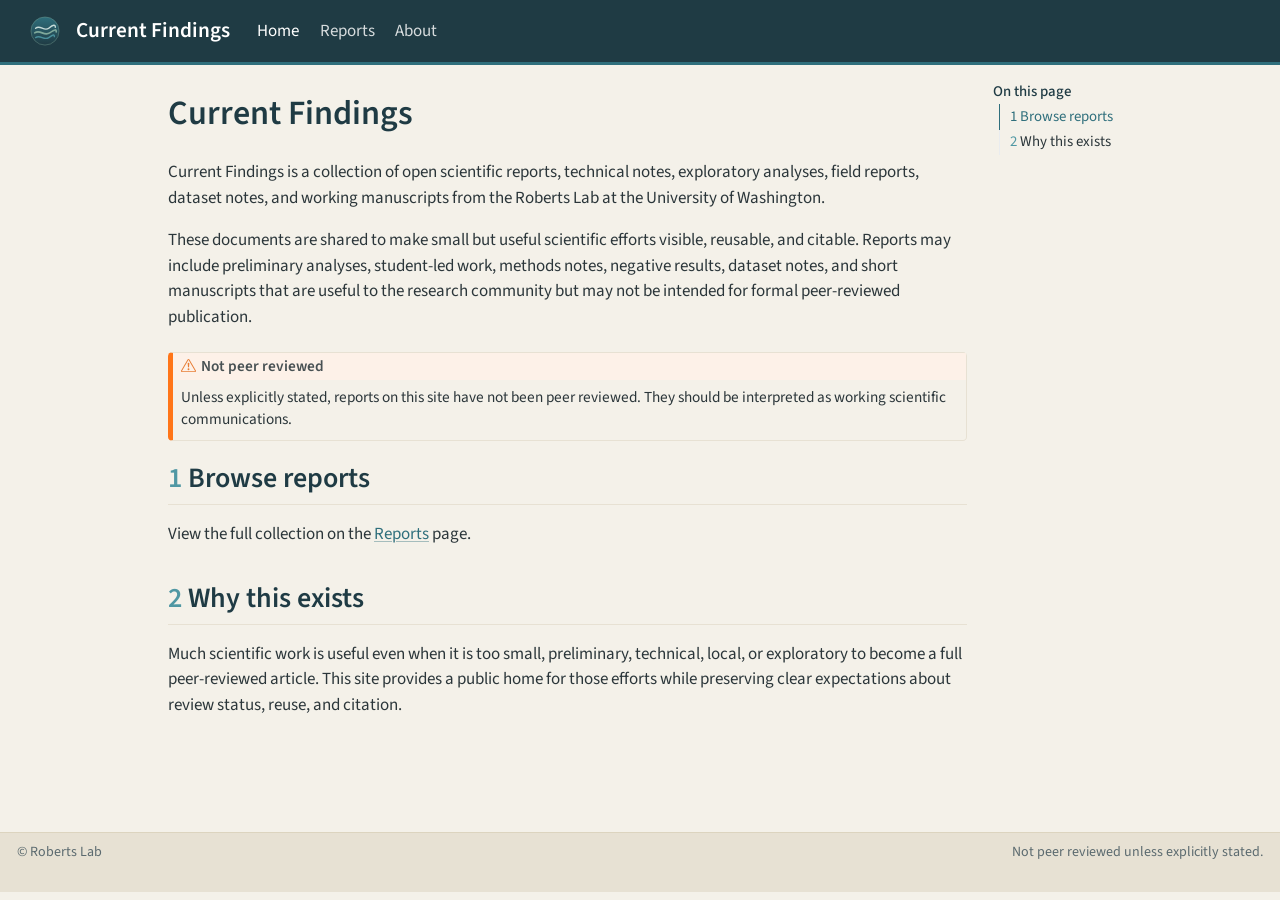
==== docs/index.html @ a59efcd8 "typo" ====
<!DOCTYPE html>
<html xmlns="http://www.w3.org/1999/xhtml" lang="en" xml:lang="en"><head>

<meta charset="utf-8">
<meta name="generator" content="quarto-1.7.33">

<meta name="viewport" content="width=device-width, initial-scale=1.0, user-scalable=yes">


<title>Current Findings</title>
<style>
code{white-space: pre-wrap;}
span.smallcaps{font-variant: small-caps;}
div.columns{display: flex; gap: min(4vw, 1.5em);}
div.column{flex: auto; overflow-x: auto;}
div.hanging-indent{margin-left: 1.5em; text-indent: -1.5em;}
ul.task-list{list-style: none;}
ul.task-list li input[type="checkbox"] {
  width: 0.8em;
  margin: 0 0.8em 0.2em -1em; /* quarto-specific, see https://github.com/quarto-dev/quarto-cli/issues/4556 */ 
  vertical-align: middle;
}
</style>


<script src="site_libs/quarto-nav/quarto-nav.js"></script>
<script src="site_libs/quarto-nav/headroom.min.js"></script>
<script src="site_libs/clipboard/clipboard.min.js"></script>
<script src="site_libs/quarto-search/autocomplete.umd.js"></script>
<script src="site_libs/quarto-search/fuse.min.js"></script>
<script src="site_libs/quarto-search/quarto-search.js"></script>
<meta name="quarto:offset" content="./">
<link href="./assets/logo.svg" rel="icon" type="image/svg+xml">
<script src="site_libs/quarto-html/quarto.js" type="module"></script>
<script src="site_libs/quarto-html/tabsets/tabsets.js" type="module"></script>
<script src="site_libs/quarto-html/popper.min.js"></script>
<script src="site_libs/quarto-html/tippy.umd.min.js"></script>
<script src="site_libs/quarto-html/anchor.min.js"></script>
<link href="site_libs/quarto-html/tippy.css" rel="stylesheet">
<link href="site_libs/quarto-html/quarto-syntax-highlighting-ea385d0e468b0dd5ea5bf0780b1290d9.css" rel="stylesheet" id="quarto-text-highlighting-styles">
<script src="site_libs/bootstrap/bootstrap.min.js"></script>
<link href="site_libs/bootstrap/bootstrap-icons.css" rel="stylesheet">
<link href="site_libs/bootstrap/bootstrap-c248ecf6e5b300499dd02358a40ea374.min.css" rel="stylesheet" append-hash="true" id="quarto-bootstrap" data-mode="light">
<script id="quarto-search-options" type="application/json">{
  "location": "navbar",
  "copy-button": false,
  "collapse-after": 3,
  "panel-placement": "end",
  "type": "overlay",
  "limit": 50,
  "keyboard-shortcut": [
    "f",
    "/",
    "s"
  ],
  "show-item-context": false,
  "language": {
    "search-no-results-text": "No results",
    "search-matching-documents-text": "matching documents",
    "search-copy-link-title": "Copy link to search",
    "search-hide-matches-text": "Hide additional matches",
    "search-more-match-text": "more match in this document",
    "search-more-matches-text": "more matches in this document",
    "search-clear-button-title": "Clear",
    "search-text-placeholder": "",
    "search-detached-cancel-button-title": "Cancel",
    "search-submit-button-title": "Submit",
    "search-label": "Search"
  }
}</script>


</head>

<body class="nav-fixed quarto-light">

<div id="quarto-search-results"></div>
  <header id="quarto-header" class="headroom fixed-top">
    <nav class="navbar navbar-expand-lg " data-bs-theme="dark">
      <div class="navbar-container container-fluid">
      <div class="navbar-brand-container mx-auto">
    <a href="./index.html" class="navbar-brand navbar-brand-logo">
    <img src="./assets/logo.svg" alt="Current Findings logo" class="navbar-logo">
    </a>
    <a class="navbar-brand" href="./index.html">
    <span class="navbar-title">Current Findings</span>
    </a>
  </div>
            <div id="quarto-search" class="" title="Search"></div>
          <button class="navbar-toggler" type="button" data-bs-toggle="collapse" data-bs-target="#navbarCollapse" aria-controls="navbarCollapse" role="menu" aria-expanded="false" aria-label="Toggle navigation" onclick="if (window.quartoToggleHeadroom) { window.quartoToggleHeadroom(); }">
  <span class="navbar-toggler-icon"></span>
</button>
          <div class="collapse navbar-collapse" id="navbarCollapse">
            <ul class="navbar-nav navbar-nav-scroll me-auto">
  <li class="nav-item">
    <a class="nav-link active" href="./index.html" aria-current="page"> 
<span class="menu-text">Home</span></a>
  </li>  
  <li class="nav-item">
    <a class="nav-link" href="./reports.html"> 
<span class="menu-text">Reports</span></a>
  </li>  
  <li class="nav-item">
    <a class="nav-link" href="./about.html"> 
<span class="menu-text">About</span></a>
  </li>  
</ul>
            <ul class="navbar-nav navbar-nav-scroll ms-auto">
  <li class="nav-item compact">
    <a class="nav-link" href="https://github.com/RobertsLab/current-findings"> <i class="bi bi-github" role="img">
</i> 
<span class="menu-text"></span></a>
  </li>  
</ul>
          </div> <!-- /navcollapse -->
            <div class="quarto-navbar-tools">
</div>
      </div> <!-- /container-fluid -->
    </nav>
</header>
<!-- content -->
<div id="quarto-content" class="quarto-container page-columns page-rows-contents page-layout-article page-navbar">
<!-- sidebar -->
<!-- margin-sidebar -->
    <div id="quarto-margin-sidebar" class="sidebar margin-sidebar">
        <nav id="TOC" role="doc-toc" class="toc-active">
    <h2 id="toc-title">On this page</h2>
   
  <ul>
  <li><a href="#browse-reports" id="toc-browse-reports" class="nav-link active" data-scroll-target="#browse-reports"><span class="header-section-number">1</span> Browse reports</a></li>
  <li><a href="#why-this-exists" id="toc-why-this-exists" class="nav-link" data-scroll-target="#why-this-exists"><span class="header-section-number">2</span> Why this exists</a></li>
  </ul>
</nav>
    </div>
<!-- main -->
<main class="content" id="quarto-document-content">

<header id="title-block-header" class="quarto-title-block default">
<div class="quarto-title">
<h1 class="title">Current Findings</h1>
</div>



<div class="quarto-title-meta">

    
  
    
  </div>
  


</header>


<p>Current Findings is a collection of open scientific reports, technical notes, exploratory analyses, field reports, dataset notes, and working manuscripts from the Roberts Lab at the University of Washington.</p>
<p>These documents are shared to make small but useful scientific efforts visible, reusable, and citable. Reports may include preliminary analyses, student-led work, methods notes, negative results, dataset notes, and short manuscripts that are useful to the research community but may not be intended for formal peer-reviewed publication.</p>
<div class="callout callout-style-default callout-warning callout-titled">
<div class="callout-header d-flex align-content-center">
<div class="callout-icon-container">
<i class="callout-icon"></i>
</div>
<div class="callout-title-container flex-fill">
Not peer reviewed
</div>
</div>
<div class="callout-body-container callout-body">
<p>Unless explicitly stated, reports on this site have not been peer reviewed. They should be interpreted as working scientific communications.</p>
</div>
</div>
<section id="browse-reports" class="level2" data-number="1">
<h2 data-number="1" class="anchored" data-anchor-id="browse-reports"><span class="header-section-number">1</span> Browse reports</h2>
<p>View the full collection on the <a href="./reports.html">Reports</a> page.</p>
</section>
<section id="why-this-exists" class="level2" data-number="2">
<h2 data-number="2" class="anchored" data-anchor-id="why-this-exists"><span class="header-section-number">2</span> Why this exists</h2>
<p>Much scientific work is useful even when it is too small, preliminary, technical, local, or exploratory to become a full peer-reviewed article. This site provides a public home for those efforts while preserving clear expectations about review status, reuse, and citation.</p>


</section>

</main> <!-- /main -->
<script id="quarto-html-after-body" type="application/javascript">
  window.document.addEventListener("DOMContentLoaded", function (event) {
    const icon = "";
    const anchorJS = new window.AnchorJS();
    anchorJS.options = {
      placement: 'right',
      icon: icon
    };
    anchorJS.add('.anchored');
    const isCodeAnnotation = (el) => {
      for (const clz of el.classList) {
        if (clz.startsWith('code-annotation-')) {                     
          return true;
        }
      }
      return false;
    }
    const onCopySuccess = function(e) {
      // button target
      const button = e.trigger;
      // don't keep focus
      button.blur();
      // flash "checked"
      button.classList.add('code-copy-button-checked');
      var currentTitle = button.getAttribute("title");
      button.setAttribute("title", "Copied!");
      let tooltip;
      if (window.bootstrap) {
        button.setAttribute("data-bs-toggle", "tooltip");
        button.setAttribute("data-bs-placement", "left");
        button.setAttribute("data-bs-title", "Copied!");
        tooltip = new bootstrap.Tooltip(button, 
          { trigger: "manual", 
            customClass: "code-copy-button-tooltip",
            offset: [0, -8]});
        tooltip.show();    
      }
      setTimeout(function() {
        if (tooltip) {
          tooltip.hide();
          button.removeAttribute("data-bs-title");
          button.removeAttribute("data-bs-toggle");
          button.removeAttribute("data-bs-placement");
        }
        button.setAttribute("title", currentTitle);
        button.classList.remove('code-copy-button-checked');
      }, 1000);
      // clear code selection
      e.clearSelection();
    }
    const getTextToCopy = function(trigger) {
        const codeEl = trigger.previousElementSibling.cloneNode(true);
        for (const childEl of codeEl.children) {
          if (isCodeAnnotation(childEl)) {
            childEl.remove();
          }
        }
        return codeEl.innerText;
    }
    const clipboard = new window.ClipboardJS('.code-copy-button:not([data-in-quarto-modal])', {
      text: getTextToCopy
    });
    clipboard.on('success', onCopySuccess);
    if (window.document.getElementById('quarto-embedded-source-code-modal')) {
      const clipboardModal = new window.ClipboardJS('.code-copy-button[data-in-quarto-modal]', {
        text: getTextToCopy,
        container: window.document.getElementById('quarto-embedded-source-code-modal')
      });
      clipboardModal.on('success', onCopySuccess);
    }
      var localhostRegex = new RegExp(/^(?:http|https):\/\/localhost\:?[0-9]*\//);
      var mailtoRegex = new RegExp(/^mailto:/);
        var filterRegex = new RegExp("https:\/\/robertslab\.github\.io\/current-findings\/");
      var isInternal = (href) => {
          return filterRegex.test(href) || localhostRegex.test(href) || mailtoRegex.test(href);
      }
      // Inspect non-navigation links and adorn them if external
     var links = window.document.querySelectorAll('a[href]:not(.nav-link):not(.navbar-brand):not(.toc-action):not(.sidebar-link):not(.sidebar-item-toggle):not(.pagination-link):not(.no-external):not([aria-hidden]):not(.dropdown-item):not(.quarto-navigation-tool):not(.about-link)');
      for (var i=0; i<links.length; i++) {
        const link = links[i];
        if (!isInternal(link.href)) {
          // undo the damage that might have been done by quarto-nav.js in the case of
          // links that we want to consider external
          if (link.dataset.originalHref !== undefined) {
            link.href = link.dataset.originalHref;
          }
        }
      }
    function tippyHover(el, contentFn, onTriggerFn, onUntriggerFn) {
      const config = {
        allowHTML: true,
        maxWidth: 500,
        delay: 100,
        arrow: false,
        appendTo: function(el) {
            return el.parentElement;
        },
        interactive: true,
        interactiveBorder: 10,
        theme: 'quarto',
        placement: 'bottom-start',
      };
      if (contentFn) {
        config.content = contentFn;
      }
      if (onTriggerFn) {
        config.onTrigger = onTriggerFn;
      }
      if (onUntriggerFn) {
        config.onUntrigger = onUntriggerFn;
      }
      window.tippy(el, config); 
    }
    const noterefs = window.document.querySelectorAll('a[role="doc-noteref"]');
    for (var i=0; i<noterefs.length; i++) {
      const ref = noterefs[i];
      tippyHover(ref, function() {
        // use id or data attribute instead here
        let href = ref.getAttribute('data-footnote-href') || ref.getAttribute('href');
        try { href = new URL(href).hash; } catch {}
        const id = href.replace(/^#\/?/, "");
        const note = window.document.getElementById(id);
        if (note) {
          return note.innerHTML;
        } else {
          return "";
        }
      });
    }
    const xrefs = window.document.querySelectorAll('a.quarto-xref');
    const processXRef = (id, note) => {
      // Strip column container classes
      const stripColumnClz = (el) => {
        el.classList.remove("page-full", "page-columns");
        if (el.children) {
          for (const child of el.children) {
            stripColumnClz(child);
          }
        }
      }
      stripColumnClz(note)
      if (id === null || id.startsWith('sec-')) {
        // Special case sections, only their first couple elements
        const container = document.createElement("div");
        if (note.children && note.children.length > 2) {
          container.appendChild(note.children[0].cloneNode(true));
          for (let i = 1; i < note.children.length; i++) {
            const child = note.children[i];
            if (child.tagName === "P" && child.innerText === "") {
              continue;
            } else {
              container.appendChild(child.cloneNode(true));
              break;
            }
          }
          if (window.Quarto?.typesetMath) {
            window.Quarto.typesetMath(container);
          }
          return container.innerHTML
        } else {
          if (window.Quarto?.typesetMath) {
            window.Quarto.typesetMath(note);
          }
          return note.innerHTML;
        }
      } else {
        // Remove any anchor links if they are present
        const anchorLink = note.querySelector('a.anchorjs-link');
        if (anchorLink) {
          anchorLink.remove();
        }
        if (window.Quarto?.typesetMath) {
          window.Quarto.typesetMath(note);
        }
        if (note.classList.contains("callout")) {
          return note.outerHTML;
        } else {
          return note.innerHTML;
        }
      }
    }
    for (var i=0; i<xrefs.length; i++) {
      const xref = xrefs[i];
      tippyHover(xref, undefined, function(instance) {
        instance.disable();
        let url = xref.getAttribute('href');
        let hash = undefined; 
        if (url.startsWith('#')) {
          hash = url;
        } else {
          try { hash = new URL(url).hash; } catch {}
        }
        if (hash) {
          const id = hash.replace(/^#\/?/, "");
          const note = window.document.getElementById(id);
          if (note !== null) {
            try {
              const html = processXRef(id, note.cloneNode(true));
              instance.setContent(html);
            } finally {
              instance.enable();
              instance.show();
            }
          } else {
            // See if we can fetch this
            fetch(url.split('#')[0])
            .then(res => res.text())
            .then(html => {
              const parser = new DOMParser();
              const htmlDoc = parser.parseFromString(html, "text/html");
              const note = htmlDoc.getElementById(id);
              if (note !== null) {
                const html = processXRef(id, note);
                instance.setContent(html);
              } 
            }).finally(() => {
              instance.enable();
              instance.show();
            });
          }
        } else {
          // See if we can fetch a full url (with no hash to target)
          // This is a special case and we should probably do some content thinning / targeting
          fetch(url)
          .then(res => res.text())
          .then(html => {
            const parser = new DOMParser();
            const htmlDoc = parser.parseFromString(html, "text/html");
            const note = htmlDoc.querySelector('main.content');
            if (note !== null) {
              // This should only happen for chapter cross references
              // (since there is no id in the URL)
              // remove the first header
              if (note.children.length > 0 && note.children[0].tagName === "HEADER") {
                note.children[0].remove();
              }
              const html = processXRef(null, note);
              instance.setContent(html);
            } 
          }).finally(() => {
            instance.enable();
            instance.show();
          });
        }
      }, function(instance) {
      });
    }
        let selectedAnnoteEl;
        const selectorForAnnotation = ( cell, annotation) => {
          let cellAttr = 'data-code-cell="' + cell + '"';
          let lineAttr = 'data-code-annotation="' +  annotation + '"';
          const selector = 'span[' + cellAttr + '][' + lineAttr + ']';
          return selector;
        }
        const selectCodeLines = (annoteEl) => {
          const doc = window.document;
          const targetCell = annoteEl.getAttribute("data-target-cell");
          const targetAnnotation = annoteEl.getAttribute("data-target-annotation");
          const annoteSpan = window.document.querySelector(selectorForAnnotation(targetCell, targetAnnotation));
          const lines = annoteSpan.getAttribute("data-code-lines").split(",");
          const lineIds = lines.map((line) => {
            return targetCell + "-" + line;
          })
          let top = null;
          let height = null;
          let parent = null;
          if (lineIds.length > 0) {
              //compute the position of the single el (top and bottom and make a div)
              const el = window.document.getElementById(lineIds[0]);
              top = el.offsetTop;
              height = el.offsetHeight;
              parent = el.parentElement.parentElement;
            if (lineIds.length > 1) {
              const lastEl = window.document.getElementById(lineIds[lineIds.length - 1]);
              const bottom = lastEl.offsetTop + lastEl.offsetHeight;
              height = bottom - top;
            }
            if (top !== null && height !== null && parent !== null) {
              // cook up a div (if necessary) and position it 
              let div = window.document.getElementById("code-annotation-line-highlight");
              if (div === null) {
                div = window.document.createElement("div");
                div.setAttribute("id", "code-annotation-line-highlight");
                div.style.position = 'absolute';
                parent.appendChild(div);
              }
              div.style.top = top - 2 + "px";
              div.style.height = height + 4 + "px";
              div.style.left = 0;
              let gutterDiv = window.document.getElementById("code-annotation-line-highlight-gutter");
              if (gutterDiv === null) {
                gutterDiv = window.document.createElement("div");
                gutterDiv.setAttribute("id", "code-annotation-line-highlight-gutter");
                gutterDiv.style.position = 'absolute';
                const codeCell = window.document.getElementById(targetCell);
                const gutter = codeCell.querySelector('.code-annotation-gutter');
                gutter.appendChild(gutterDiv);
              }
              gutterDiv.style.top = top - 2 + "px";
              gutterDiv.style.height = height + 4 + "px";
            }
            selectedAnnoteEl = annoteEl;
          }
        };
        const unselectCodeLines = () => {
          const elementsIds = ["code-annotation-line-highlight", "code-annotation-line-highlight-gutter"];
          elementsIds.forEach((elId) => {
            const div = window.document.getElementById(elId);
            if (div) {
              div.remove();
            }
          });
          selectedAnnoteEl = undefined;
        };
          // Handle positioning of the toggle
      window.addEventListener(
        "resize",
        throttle(() => {
          elRect = undefined;
          if (selectedAnnoteEl) {
            selectCodeLines(selectedAnnoteEl);
          }
        }, 10)
      );
      function throttle(fn, ms) {
      let throttle = false;
      let timer;
        return (...args) => {
          if(!throttle) { // first call gets through
              fn.apply(this, args);
              throttle = true;
          } else { // all the others get throttled
              if(timer) clearTimeout(timer); // cancel #2
              timer = setTimeout(() => {
                fn.apply(this, args);
                timer = throttle = false;
              }, ms);
          }
        };
      }
        // Attach click handler to the DT
        const annoteDls = window.document.querySelectorAll('dt[data-target-cell]');
        for (const annoteDlNode of annoteDls) {
          annoteDlNode.addEventListener('click', (event) => {
            const clickedEl = event.target;
            if (clickedEl !== selectedAnnoteEl) {
              unselectCodeLines();
              const activeEl = window.document.querySelector('dt[data-target-cell].code-annotation-active');
              if (activeEl) {
                activeEl.classList.remove('code-annotation-active');
              }
              selectCodeLines(clickedEl);
              clickedEl.classList.add('code-annotation-active');
            } else {
              // Unselect the line
              unselectCodeLines();
              clickedEl.classList.remove('code-annotation-active');
            }
          });
        }
    const findCites = (el) => {
      const parentEl = el.parentElement;
      if (parentEl) {
        const cites = parentEl.dataset.cites;
        if (cites) {
          return {
            el,
            cites: cites.split(' ')
          };
        } else {
          return findCites(el.parentElement)
        }
      } else {
        return undefined;
      }
    };
    var bibliorefs = window.document.querySelectorAll('a[role="doc-biblioref"]');
    for (var i=0; i<bibliorefs.length; i++) {
      const ref = bibliorefs[i];
      const citeInfo = findCites(ref);
      if (citeInfo) {
        tippyHover(citeInfo.el, function() {
          var popup = window.document.createElement('div');
          citeInfo.cites.forEach(function(cite) {
            var citeDiv = window.document.createElement('div');
            citeDiv.classList.add('hanging-indent');
            citeDiv.classList.add('csl-entry');
            var biblioDiv = window.document.getElementById('ref-' + cite);
            if (biblioDiv) {
              citeDiv.innerHTML = biblioDiv.innerHTML;
            }
            popup.appendChild(citeDiv);
          });
          return popup.innerHTML;
        });
      }
    }
  });
  </script>
</div> <!-- /content -->
<footer class="footer">
  <div class="nav-footer">
    <div class="nav-footer-left">
<p>© Roberts Lab</p>
</div>   
    <div class="nav-footer-center">
      &nbsp;
    </div>
    <div class="nav-footer-right">
<p>Not peer reviewed unless explicitly stated.</p>
</div>
  </div>
</footer>




</body></html>
---- docs/site_libs/quarto-html/quarto-syntax-highlighting-ea385d0e468b0dd5ea5bf0780b1290d9.css ----
/* quarto syntax highlight colors */
:root {
  --quarto-hl-ot-color: #003B4F;
  --quarto-hl-at-color: #657422;
  --quarto-hl-ss-color: #20794D;
  --quarto-hl-an-color: #5E5E5E;
  --quarto-hl-fu-color: #4758AB;
  --quarto-hl-st-color: #20794D;
  --quarto-hl-cf-color: #003B4F;
  --quarto-hl-op-color: #5E5E5E;
  --quarto-hl-er-color: #AD0000;
  --quarto-hl-bn-color: #AD0000;
  --quarto-hl-al-color: #AD0000;
  --quarto-hl-va-color: #111111;
  --quarto-hl-bu-color: inherit;
  --quarto-hl-ex-color: inherit;
  --quarto-hl-pp-color: #AD0000;
  --quarto-hl-in-color: #5E5E5E;
  --quarto-hl-vs-color: #20794D;
  --quarto-hl-wa-color: #5E5E5E;
  --quarto-hl-do-color: #5E5E5E;
  --quarto-hl-im-color: #00769E;
  --quarto-hl-ch-color: #20794D;
  --quarto-hl-dt-color: #AD0000;
  --quarto-hl-fl-color: #AD0000;
  --quarto-hl-co-color: #5E5E5E;
  --quarto-hl-cv-color: #5E5E5E;
  --quarto-hl-cn-color: #8f5902;
  --quarto-hl-sc-color: #5E5E5E;
  --quarto-hl-dv-color: #AD0000;
  --quarto-hl-kw-color: #003B4F;
}

/* other quarto variables */
:root {
  --quarto-font-monospace: SFMono-Regular, Menlo, Monaco, Consolas, "Liberation Mono", "Courier New", monospace;
}

/* syntax highlight based on Pandoc's rules */
pre > code.sourceCode > span {
  color: #003B4F;
}

code.sourceCode > span {
  color: #003B4F;
}

div.sourceCode,
div.sourceCode pre.sourceCode {
  color: #003B4F;
}

/* Normal */
code span {
  color: #003B4F;
}

/* Alert */
code span.al {
  color: #AD0000;
  font-style: inherit;
}

/* Annotation */
code span.an {
  color: #5E5E5E;
  font-style: inherit;
}

/* Attribute */
code span.at {
  color: #657422;
  font-style: inherit;
}

/* BaseN */
code span.bn {
  color: #AD0000;
  font-style: inherit;
}

/* BuiltIn */
code span.bu {
  font-style: inherit;
}

/* ControlFlow */
code span.cf {
  color: #003B4F;
  font-weight: bold;
  font-style: inherit;
}

/* Char */
code span.ch {
  color: #20794D;
  font-style: inherit;
}

/* Constant */
code span.cn {
  color: #8f5902;
  font-style: inherit;
}

/* Comment */
code span.co {
  color: #5E5E5E;
  font-style: inherit;
}

/* CommentVar */
code span.cv {
  color: #5E5E5E;
  font-style: italic;
}

/* Documentation */
code span.do {
  color: #5E5E5E;
  font-style: italic;
}

/* DataType */
code span.dt {
  color: #AD0000;
  font-style: inherit;
}

/* DecVal */
code span.dv {
  color: #AD0000;
  font-style: inherit;
}

/* Error */
code span.er {
  color: #AD0000;
  font-style: inherit;
}

/* Extension */
code span.ex {
  font-style: inherit;
}

/* Float */
code span.fl {
  color: #AD0000;
  font-style: inherit;
}

/* Function */
code span.fu {
  color: #4758AB;
  font-style: inherit;
}

/* Import */
code span.im {
  color: #00769E;
  font-style: inherit;
}

/* Information */
code span.in {
  color: #5E5E5E;
  font-style: inherit;
}

/* Keyword */
code span.kw {
  color: #003B4F;
  font-weight: bold;
  font-style: inherit;
}

/* Operator */
code span.op {
  color: #5E5E5E;
  font-style: inherit;
}

/* Other */
code span.ot {
  color: #003B4F;
  font-style: inherit;
}

/* Preprocessor */
code span.pp {
  color: #AD0000;
  font-style: inherit;
}

/* SpecialChar */
code span.sc {
  color: #5E5E5E;
  font-style: inherit;
}

/* SpecialString */
code span.ss {
  color: #20794D;
  font-style: inherit;
}

/* String */
code span.st {
  color: #20794D;
  font-style: inherit;
}

/* Variable */
code span.va {
  color: #111111;
  font-style: inherit;
}

/* VerbatimString */
code span.vs {
  color: #20794D;
  font-style: inherit;
}

/* Warning */
code span.wa {
  color: #5E5E5E;
  font-style: italic;
}

.prevent-inlining {
  content: "</";
}

/*# sourceMappingURL=538754cbb4183396a2435bcb80637e05.css.map */
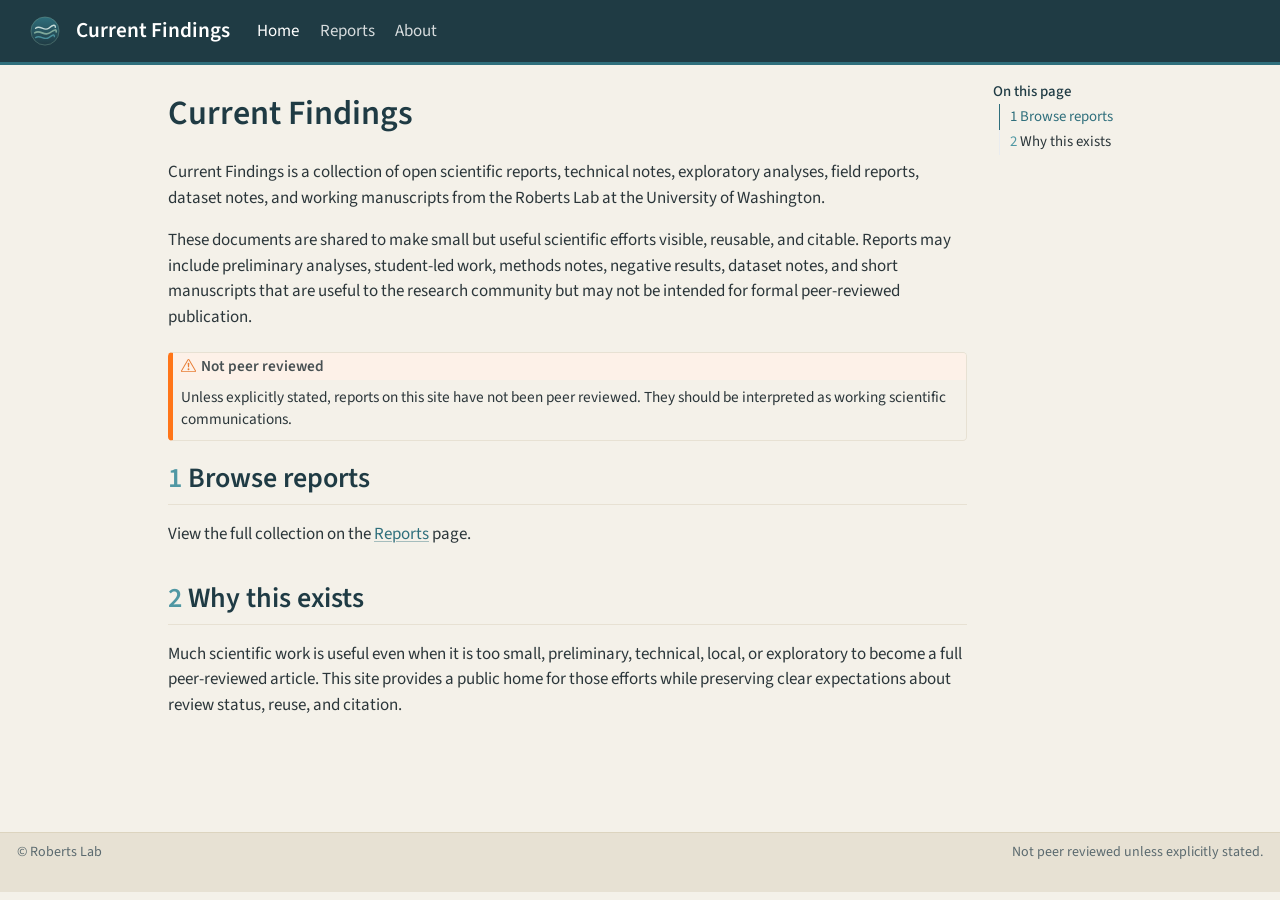
==== commit ddcec4ba: "Render Quarto site" ====
--- a/docs/index.html
+++ b/docs/index.html
@@ -2,13 +2,16 @@
 <html xmlns="http://www.w3.org/1999/xhtml" lang="en" xml:lang="en"><head>
 
 <meta charset="utf-8">
-<meta name="generator" content="quarto-1.7.33">
+<meta name="generator" content="quarto-1.9.38">
 
 <meta name="viewport" content="width=device-width, initial-scale=1.0, user-scalable=yes">
 
 
 <title>Current Findings</title>
 <style>
+/* Default styles provided by pandoc.
+** See https://pandoc.org/MANUAL.html#variables-for-html for config info.
+*/
 code{white-space: pre-wrap;}
 span.smallcaps{font-variant: small-caps;}
 div.columns{display: flex; gap: min(4vw, 1.5em);}
@@ -37,10 +40,10 @@
 <script src="site_libs/quarto-html/tippy.umd.min.js"></script>
 <script src="site_libs/quarto-html/anchor.min.js"></script>
 <link href="site_libs/quarto-html/tippy.css" rel="stylesheet">
-<link href="site_libs/quarto-html/quarto-syntax-highlighting-ea385d0e468b0dd5ea5bf0780b1290d9.css" rel="stylesheet" id="quarto-text-highlighting-styles">
+<link href="site_libs/quarto-html/quarto-syntax-highlighting-15634bcf2e68342d4ad2dfa704d543f6.css" rel="stylesheet" id="quarto-text-highlighting-styles">
 <script src="site_libs/bootstrap/bootstrap.min.js"></script>
 <link href="site_libs/bootstrap/bootstrap-icons.css" rel="stylesheet">
-<link href="site_libs/bootstrap/bootstrap-c248ecf6e5b300499dd02358a40ea374.min.css" rel="stylesheet" append-hash="true" id="quarto-bootstrap" data-mode="light">
+<link href="site_libs/bootstrap/bootstrap-f3a7e4420bdcbdb5f5332fa4f27636c7.min.css" rel="stylesheet" append-hash="true" id="quarto-bootstrap" data-mode="light">
 <script id="quarto-search-options" type="application/json">{
   "location": "navbar",
   "copy-button": false,
@@ -80,7 +83,8 @@
       <div class="navbar-container container-fluid">
       <div class="navbar-brand-container mx-auto">
     <a href="./index.html" class="navbar-brand navbar-brand-logo">
-    <img src="./assets/logo.svg" alt="Current Findings logo" class="navbar-logo">
+    <img src="./assets/logo.svg" alt="Current Findings logo" class="navbar-logo light-content">
+    <img src="./assets/logo.svg" alt="Current Findings logo" class="navbar-logo dark-content">
     </a>
     <a class="navbar-brand" href="./index.html">
     <span class="navbar-title">Current Findings</span>
@@ -162,7 +166,7 @@
 <i class="callout-icon"></i>
 </div>
 <div class="callout-title-container flex-fill">
-Not peer reviewed
+<span class="screen-reader-only">Warning</span>Not peer reviewed
 </div>
 </div>
 <div class="callout-body-container callout-body">
@@ -232,13 +236,14 @@
       e.clearSelection();
     }
     const getTextToCopy = function(trigger) {
-        const codeEl = trigger.previousElementSibling.cloneNode(true);
-        for (const childEl of codeEl.children) {
-          if (isCodeAnnotation(childEl)) {
-            childEl.remove();
-          }
-        }
-        return codeEl.innerText;
+      const outerScaffold = trigger.parentElement.cloneNode(true);
+      const codeEl = outerScaffold.querySelector('code');
+      for (const childEl of codeEl.children) {
+        if (isCodeAnnotation(childEl)) {
+          childEl.remove();
+        }
+      }
+      return codeEl.innerText;
     }
     const clipboard = new window.ClipboardJS('.code-copy-button:not([data-in-quarto-modal])', {
       text: getTextToCopy
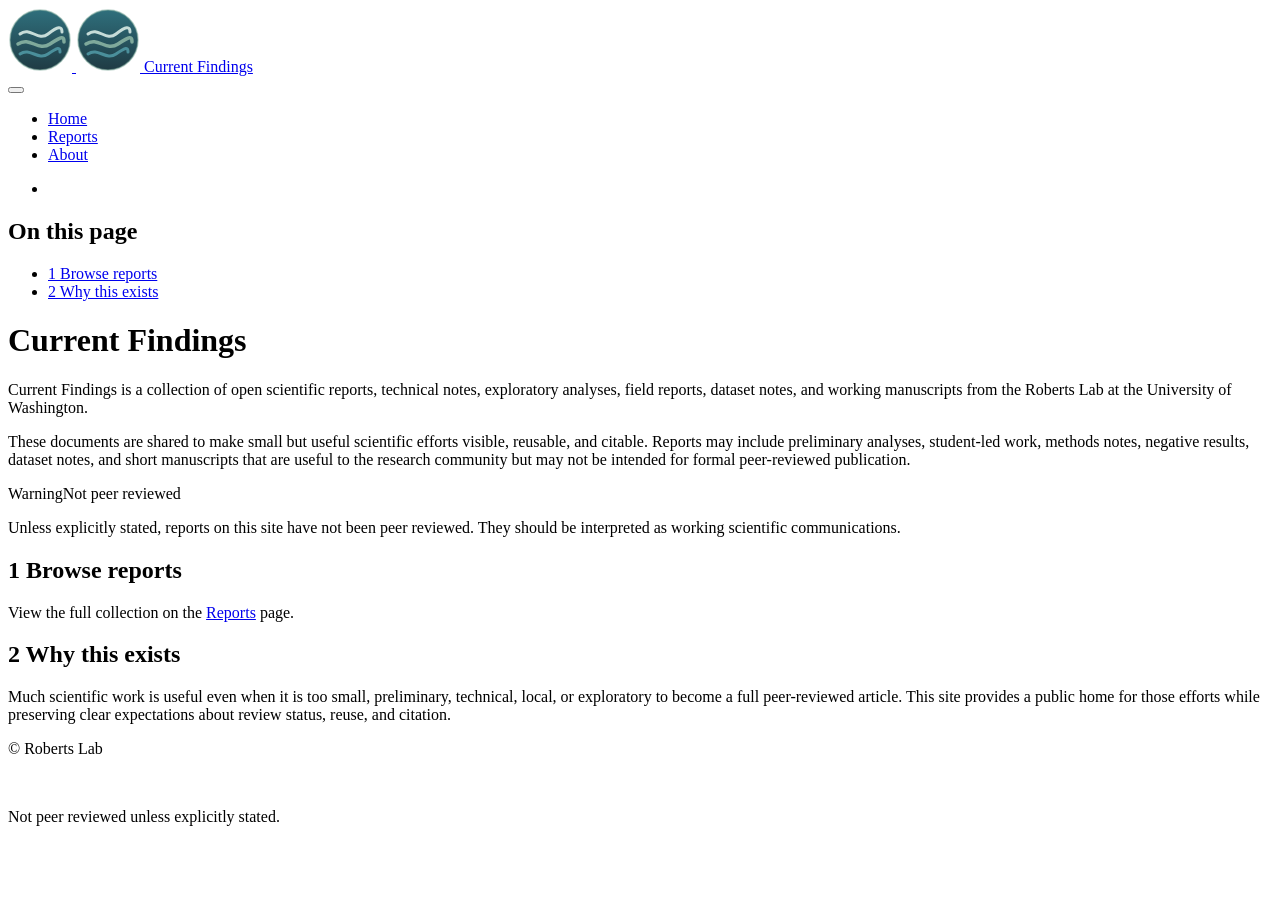
==== commit e682c34e: "hardening" ====
--- a/docs/index.html
+++ b/docs/index.html
@@ -2,7 +2,7 @@
 <html xmlns="http://www.w3.org/1999/xhtml" lang="en" xml:lang="en"><head>
 
 <meta charset="utf-8">
-<meta name="generator" content="quarto-1.9.38">
+<meta name="generator" content="quarto-1.9.36">
 
 <meta name="viewport" content="width=device-width, initial-scale=1.0, user-scalable=yes">
 
@@ -40,10 +40,10 @@
 <script src="site_libs/quarto-html/tippy.umd.min.js"></script>
 <script src="site_libs/quarto-html/anchor.min.js"></script>
 <link href="site_libs/quarto-html/tippy.css" rel="stylesheet">
-<link href="site_libs/quarto-html/quarto-syntax-highlighting-15634bcf2e68342d4ad2dfa704d543f6.css" rel="stylesheet" id="quarto-text-highlighting-styles">
+<link href="site_libs/quarto-html/quarto-syntax-highlighting-845c23b38eaddc0f92fda52bfe77a8c8.css" rel="stylesheet" id="quarto-text-highlighting-styles">
 <script src="site_libs/bootstrap/bootstrap.min.js"></script>
 <link href="site_libs/bootstrap/bootstrap-icons.css" rel="stylesheet">
-<link href="site_libs/bootstrap/bootstrap-f3a7e4420bdcbdb5f5332fa4f27636c7.min.css" rel="stylesheet" append-hash="true" id="quarto-bootstrap" data-mode="light">
+<link href="site_libs/bootstrap/bootstrap-05be892d1d6bf071db82e3a1698250c7.min.css" rel="stylesheet" append-hash="true" id="quarto-bootstrap" data-mode="light">
 <script id="quarto-search-options" type="application/json">{
   "location": "navbar",
   "copy-button": false,
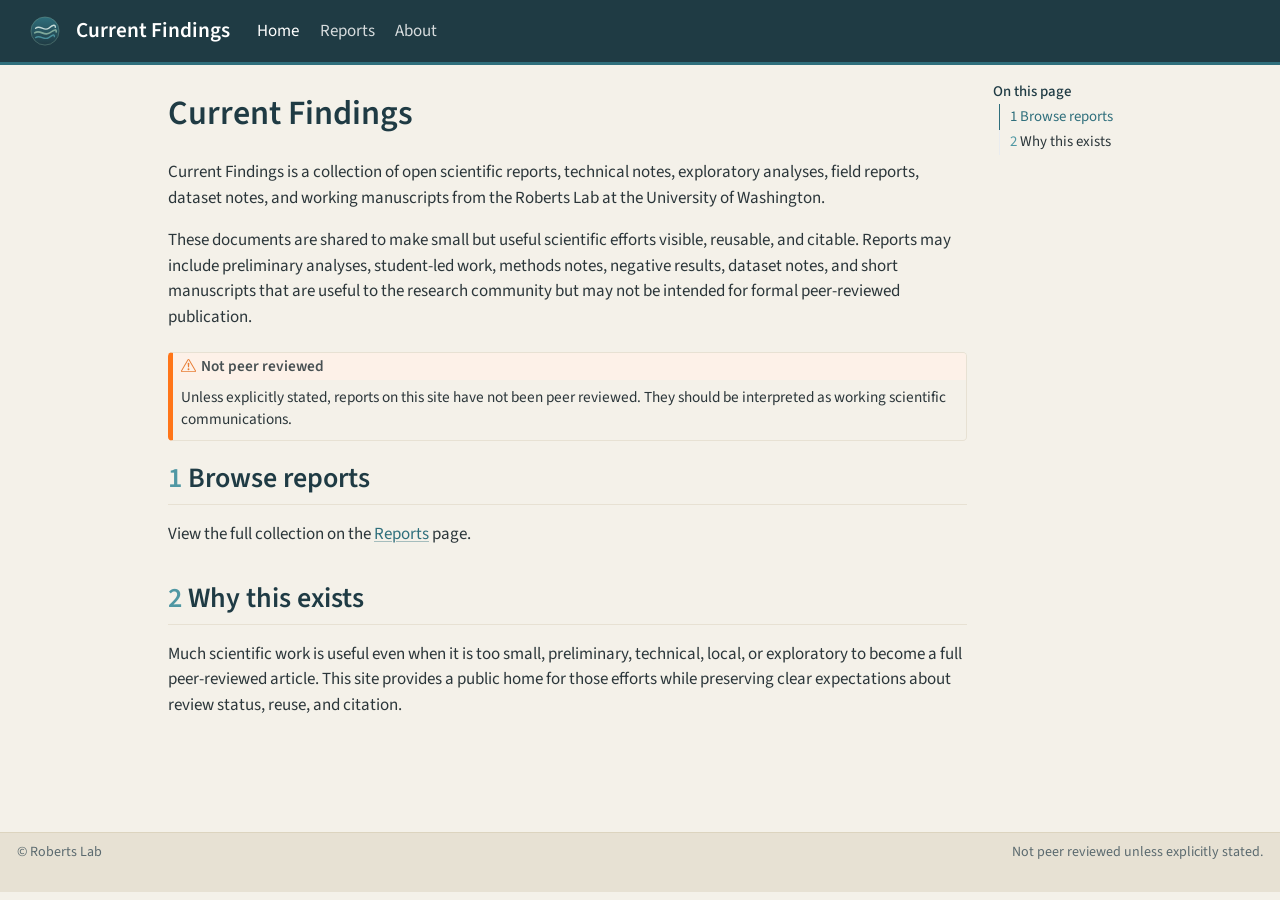
==== commit 0379955e: "Render Quarto site" ====
--- a/docs/index.html
+++ b/docs/index.html
@@ -2,7 +2,7 @@
 <html xmlns="http://www.w3.org/1999/xhtml" lang="en" xml:lang="en"><head>
 
 <meta charset="utf-8">
-<meta name="generator" content="quarto-1.9.36">
+<meta name="generator" content="quarto-1.9.38">
 
 <meta name="viewport" content="width=device-width, initial-scale=1.0, user-scalable=yes">
 
@@ -40,10 +40,10 @@
 <script src="site_libs/quarto-html/tippy.umd.min.js"></script>
 <script src="site_libs/quarto-html/anchor.min.js"></script>
 <link href="site_libs/quarto-html/tippy.css" rel="stylesheet">
-<link href="site_libs/quarto-html/quarto-syntax-highlighting-845c23b38eaddc0f92fda52bfe77a8c8.css" rel="stylesheet" id="quarto-text-highlighting-styles">
+<link href="site_libs/quarto-html/quarto-syntax-highlighting-15634bcf2e68342d4ad2dfa704d543f6.css" rel="stylesheet" id="quarto-text-highlighting-styles">
 <script src="site_libs/bootstrap/bootstrap.min.js"></script>
 <link href="site_libs/bootstrap/bootstrap-icons.css" rel="stylesheet">
-<link href="site_libs/bootstrap/bootstrap-05be892d1d6bf071db82e3a1698250c7.min.css" rel="stylesheet" append-hash="true" id="quarto-bootstrap" data-mode="light">
+<link href="site_libs/bootstrap/bootstrap-f3a7e4420bdcbdb5f5332fa4f27636c7.min.css" rel="stylesheet" append-hash="true" id="quarto-bootstrap" data-mode="light">
 <script id="quarto-search-options" type="application/json">{
   "location": "navbar",
   "copy-button": false,
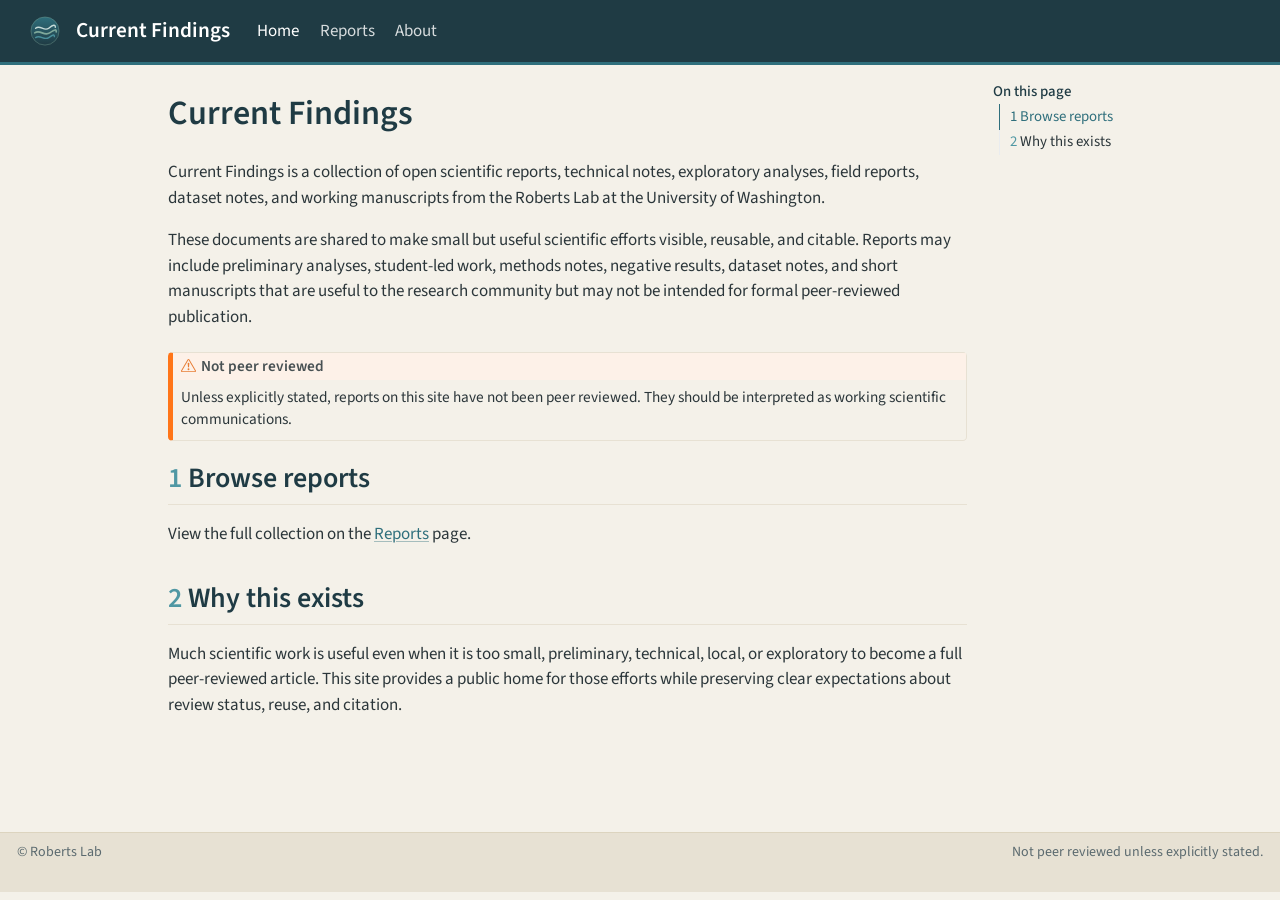
==== commit a5a1112d: "OA summary" ====
--- a/docs/index.html
+++ b/docs/index.html
@@ -2,16 +2,13 @@
 <html xmlns="http://www.w3.org/1999/xhtml" lang="en" xml:lang="en"><head>
 
 <meta charset="utf-8">
-<meta name="generator" content="quarto-1.9.38">
+<meta name="generator" content="quarto-1.6.40">
 
 <meta name="viewport" content="width=device-width, initial-scale=1.0, user-scalable=yes">
 
 
 <title>Current Findings</title>
 <style>
-/* Default styles provided by pandoc.
-** See https://pandoc.org/MANUAL.html#variables-for-html for config info.
-*/
 code{white-space: pre-wrap;}
 span.smallcaps{font-variant: small-caps;}
 div.columns{display: flex; gap: min(4vw, 1.5em);}
@@ -34,16 +31,15 @@
 <script src="site_libs/quarto-search/quarto-search.js"></script>
 <meta name="quarto:offset" content="./">
 <link href="./assets/logo.svg" rel="icon" type="image/svg+xml">
-<script src="site_libs/quarto-html/quarto.js" type="module"></script>
-<script src="site_libs/quarto-html/tabsets/tabsets.js" type="module"></script>
+<script src="site_libs/quarto-html/quarto.js"></script>
 <script src="site_libs/quarto-html/popper.min.js"></script>
 <script src="site_libs/quarto-html/tippy.umd.min.js"></script>
 <script src="site_libs/quarto-html/anchor.min.js"></script>
 <link href="site_libs/quarto-html/tippy.css" rel="stylesheet">
-<link href="site_libs/quarto-html/quarto-syntax-highlighting-15634bcf2e68342d4ad2dfa704d543f6.css" rel="stylesheet" id="quarto-text-highlighting-styles">
+<link href="site_libs/quarto-html/quarto-syntax-highlighting-549806ee2085284f45b00abea8c6df48.css" rel="stylesheet" id="quarto-text-highlighting-styles">
 <script src="site_libs/bootstrap/bootstrap.min.js"></script>
 <link href="site_libs/bootstrap/bootstrap-icons.css" rel="stylesheet">
-<link href="site_libs/bootstrap/bootstrap-f3a7e4420bdcbdb5f5332fa4f27636c7.min.css" rel="stylesheet" append-hash="true" id="quarto-bootstrap" data-mode="light">
+<link href="site_libs/bootstrap/bootstrap-7af0013c55bc89f24c80d2b634244bd9.min.css" rel="stylesheet" append-hash="true" id="quarto-bootstrap" data-mode="light">
 <script id="quarto-search-options" type="application/json">{
   "location": "navbar",
   "copy-button": false,
@@ -75,7 +71,7 @@
 
 </head>
 
-<body class="nav-fixed quarto-light">
+<body class="nav-fixed">
 
 <div id="quarto-search-results"></div>
   <header id="quarto-header" class="headroom fixed-top">
@@ -83,8 +79,7 @@
       <div class="navbar-container container-fluid">
       <div class="navbar-brand-container mx-auto">
     <a href="./index.html" class="navbar-brand navbar-brand-logo">
-    <img src="./assets/logo.svg" alt="Current Findings logo" class="navbar-logo light-content">
-    <img src="./assets/logo.svg" alt="Current Findings logo" class="navbar-logo dark-content">
+    <img src="./assets/logo.svg" alt="Current Findings logo" class="navbar-logo">
     </a>
     <a class="navbar-brand" href="./index.html">
     <span class="navbar-title">Current Findings</span>
@@ -166,7 +161,7 @@
 <i class="callout-icon"></i>
 </div>
 <div class="callout-title-container flex-fill">
-<span class="screen-reader-only">Warning</span>Not peer reviewed
+Not peer reviewed
 </div>
 </div>
 <div class="callout-body-container callout-body">
@@ -186,243 +181,236 @@
 
 </main> <!-- /main -->
 <script id="quarto-html-after-body" type="application/javascript">
-  window.document.addEventListener("DOMContentLoaded", function (event) {
-    const icon = "";
-    const anchorJS = new window.AnchorJS();
-    anchorJS.options = {
-      placement: 'right',
-      icon: icon
-    };
-    anchorJS.add('.anchored');
-    const isCodeAnnotation = (el) => {
-      for (const clz of el.classList) {
-        if (clz.startsWith('code-annotation-')) {                     
-          return true;
-        }
-      }
-      return false;
-    }
-    const onCopySuccess = function(e) {
-      // button target
-      const button = e.trigger;
-      // don't keep focus
-      button.blur();
-      // flash "checked"
-      button.classList.add('code-copy-button-checked');
-      var currentTitle = button.getAttribute("title");
-      button.setAttribute("title", "Copied!");
-      let tooltip;
-      if (window.bootstrap) {
-        button.setAttribute("data-bs-toggle", "tooltip");
-        button.setAttribute("data-bs-placement", "left");
-        button.setAttribute("data-bs-title", "Copied!");
-        tooltip = new bootstrap.Tooltip(button, 
-          { trigger: "manual", 
-            customClass: "code-copy-button-tooltip",
-            offset: [0, -8]});
-        tooltip.show();    
-      }
-      setTimeout(function() {
-        if (tooltip) {
-          tooltip.hide();
-          button.removeAttribute("data-bs-title");
-          button.removeAttribute("data-bs-toggle");
-          button.removeAttribute("data-bs-placement");
-        }
-        button.setAttribute("title", currentTitle);
-        button.classList.remove('code-copy-button-checked');
-      }, 1000);
-      // clear code selection
-      e.clearSelection();
-    }
-    const getTextToCopy = function(trigger) {
-      const outerScaffold = trigger.parentElement.cloneNode(true);
-      const codeEl = outerScaffold.querySelector('code');
+window.document.addEventListener("DOMContentLoaded", function (event) {
+  const toggleBodyColorMode = (bsSheetEl) => {
+    const mode = bsSheetEl.getAttribute("data-mode");
+    const bodyEl = window.document.querySelector("body");
+    if (mode === "dark") {
+      bodyEl.classList.add("quarto-dark");
+      bodyEl.classList.remove("quarto-light");
+    } else {
+      bodyEl.classList.add("quarto-light");
+      bodyEl.classList.remove("quarto-dark");
+    }
+  }
+  const toggleBodyColorPrimary = () => {
+    const bsSheetEl = window.document.querySelector("link#quarto-bootstrap");
+    if (bsSheetEl) {
+      toggleBodyColorMode(bsSheetEl);
+    }
+  }
+  toggleBodyColorPrimary();  
+  const icon = "";
+  const anchorJS = new window.AnchorJS();
+  anchorJS.options = {
+    placement: 'right',
+    icon: icon
+  };
+  anchorJS.add('.anchored');
+  const isCodeAnnotation = (el) => {
+    for (const clz of el.classList) {
+      if (clz.startsWith('code-annotation-')) {                     
+        return true;
+      }
+    }
+    return false;
+  }
+  const onCopySuccess = function(e) {
+    // button target
+    const button = e.trigger;
+    // don't keep focus
+    button.blur();
+    // flash "checked"
+    button.classList.add('code-copy-button-checked');
+    var currentTitle = button.getAttribute("title");
+    button.setAttribute("title", "Copied!");
+    let tooltip;
+    if (window.bootstrap) {
+      button.setAttribute("data-bs-toggle", "tooltip");
+      button.setAttribute("data-bs-placement", "left");
+      button.setAttribute("data-bs-title", "Copied!");
+      tooltip = new bootstrap.Tooltip(button, 
+        { trigger: "manual", 
+          customClass: "code-copy-button-tooltip",
+          offset: [0, -8]});
+      tooltip.show();    
+    }
+    setTimeout(function() {
+      if (tooltip) {
+        tooltip.hide();
+        button.removeAttribute("data-bs-title");
+        button.removeAttribute("data-bs-toggle");
+        button.removeAttribute("data-bs-placement");
+      }
+      button.setAttribute("title", currentTitle);
+      button.classList.remove('code-copy-button-checked');
+    }, 1000);
+    // clear code selection
+    e.clearSelection();
+  }
+  const getTextToCopy = function(trigger) {
+      const codeEl = trigger.previousElementSibling.cloneNode(true);
       for (const childEl of codeEl.children) {
         if (isCodeAnnotation(childEl)) {
           childEl.remove();
         }
       }
       return codeEl.innerText;
-    }
-    const clipboard = new window.ClipboardJS('.code-copy-button:not([data-in-quarto-modal])', {
-      text: getTextToCopy
+  }
+  const clipboard = new window.ClipboardJS('.code-copy-button:not([data-in-quarto-modal])', {
+    text: getTextToCopy
+  });
+  clipboard.on('success', onCopySuccess);
+  if (window.document.getElementById('quarto-embedded-source-code-modal')) {
+    const clipboardModal = new window.ClipboardJS('.code-copy-button[data-in-quarto-modal]', {
+      text: getTextToCopy,
+      container: window.document.getElementById('quarto-embedded-source-code-modal')
     });
-    clipboard.on('success', onCopySuccess);
-    if (window.document.getElementById('quarto-embedded-source-code-modal')) {
-      const clipboardModal = new window.ClipboardJS('.code-copy-button[data-in-quarto-modal]', {
-        text: getTextToCopy,
-        container: window.document.getElementById('quarto-embedded-source-code-modal')
-      });
-      clipboardModal.on('success', onCopySuccess);
-    }
-      var localhostRegex = new RegExp(/^(?:http|https):\/\/localhost\:?[0-9]*\//);
-      var mailtoRegex = new RegExp(/^mailto:/);
-        var filterRegex = new RegExp("https:\/\/robertslab\.github\.io\/current-findings\/");
-      var isInternal = (href) => {
-          return filterRegex.test(href) || localhostRegex.test(href) || mailtoRegex.test(href);
-      }
-      // Inspect non-navigation links and adorn them if external
-     var links = window.document.querySelectorAll('a[href]:not(.nav-link):not(.navbar-brand):not(.toc-action):not(.sidebar-link):not(.sidebar-item-toggle):not(.pagination-link):not(.no-external):not([aria-hidden]):not(.dropdown-item):not(.quarto-navigation-tool):not(.about-link)');
-      for (var i=0; i<links.length; i++) {
-        const link = links[i];
-        if (!isInternal(link.href)) {
-          // undo the damage that might have been done by quarto-nav.js in the case of
-          // links that we want to consider external
-          if (link.dataset.originalHref !== undefined) {
-            link.href = link.dataset.originalHref;
+    clipboardModal.on('success', onCopySuccess);
+  }
+    var localhostRegex = new RegExp(/^(?:http|https):\/\/localhost\:?[0-9]*\//);
+    var mailtoRegex = new RegExp(/^mailto:/);
+      var filterRegex = new RegExp("https:\/\/robertslab\.github\.io\/current-findings\/");
+    var isInternal = (href) => {
+        return filterRegex.test(href) || localhostRegex.test(href) || mailtoRegex.test(href);
+    }
+    // Inspect non-navigation links and adorn them if external
+ 	var links = window.document.querySelectorAll('a[href]:not(.nav-link):not(.navbar-brand):not(.toc-action):not(.sidebar-link):not(.sidebar-item-toggle):not(.pagination-link):not(.no-external):not([aria-hidden]):not(.dropdown-item):not(.quarto-navigation-tool):not(.about-link)');
+    for (var i=0; i<links.length; i++) {
+      const link = links[i];
+      if (!isInternal(link.href)) {
+        // undo the damage that might have been done by quarto-nav.js in the case of
+        // links that we want to consider external
+        if (link.dataset.originalHref !== undefined) {
+          link.href = link.dataset.originalHref;
+        }
+      }
+    }
+  function tippyHover(el, contentFn, onTriggerFn, onUntriggerFn) {
+    const config = {
+      allowHTML: true,
+      maxWidth: 500,
+      delay: 100,
+      arrow: false,
+      appendTo: function(el) {
+          return el.parentElement;
+      },
+      interactive: true,
+      interactiveBorder: 10,
+      theme: 'quarto',
+      placement: 'bottom-start',
+    };
+    if (contentFn) {
+      config.content = contentFn;
+    }
+    if (onTriggerFn) {
+      config.onTrigger = onTriggerFn;
+    }
+    if (onUntriggerFn) {
+      config.onUntrigger = onUntriggerFn;
+    }
+    window.tippy(el, config); 
+  }
+  const noterefs = window.document.querySelectorAll('a[role="doc-noteref"]');
+  for (var i=0; i<noterefs.length; i++) {
+    const ref = noterefs[i];
+    tippyHover(ref, function() {
+      // use id or data attribute instead here
+      let href = ref.getAttribute('data-footnote-href') || ref.getAttribute('href');
+      try { href = new URL(href).hash; } catch {}
+      const id = href.replace(/^#\/?/, "");
+      const note = window.document.getElementById(id);
+      if (note) {
+        return note.innerHTML;
+      } else {
+        return "";
+      }
+    });
+  }
+  const xrefs = window.document.querySelectorAll('a.quarto-xref');
+  const processXRef = (id, note) => {
+    // Strip column container classes
+    const stripColumnClz = (el) => {
+      el.classList.remove("page-full", "page-columns");
+      if (el.children) {
+        for (const child of el.children) {
+          stripColumnClz(child);
+        }
+      }
+    }
+    stripColumnClz(note)
+    if (id === null || id.startsWith('sec-')) {
+      // Special case sections, only their first couple elements
+      const container = document.createElement("div");
+      if (note.children && note.children.length > 2) {
+        container.appendChild(note.children[0].cloneNode(true));
+        for (let i = 1; i < note.children.length; i++) {
+          const child = note.children[i];
+          if (child.tagName === "P" && child.innerText === "") {
+            continue;
+          } else {
+            container.appendChild(child.cloneNode(true));
+            break;
           }
         }
-      }
-    function tippyHover(el, contentFn, onTriggerFn, onUntriggerFn) {
-      const config = {
-        allowHTML: true,
-        maxWidth: 500,
-        delay: 100,
-        arrow: false,
-        appendTo: function(el) {
-            return el.parentElement;
-        },
-        interactive: true,
-        interactiveBorder: 10,
-        theme: 'quarto',
-        placement: 'bottom-start',
-      };
-      if (contentFn) {
-        config.content = contentFn;
-      }
-      if (onTriggerFn) {
-        config.onTrigger = onTriggerFn;
-      }
-      if (onUntriggerFn) {
-        config.onUntrigger = onUntriggerFn;
-      }
-      window.tippy(el, config); 
-    }
-    const noterefs = window.document.querySelectorAll('a[role="doc-noteref"]');
-    for (var i=0; i<noterefs.length; i++) {
-      const ref = noterefs[i];
-      tippyHover(ref, function() {
-        // use id or data attribute instead here
-        let href = ref.getAttribute('data-footnote-href') || ref.getAttribute('href');
-        try { href = new URL(href).hash; } catch {}
-        const id = href.replace(/^#\/?/, "");
-        const note = window.document.getElementById(id);
-        if (note) {
-          return note.innerHTML;
-        } else {
-          return "";
-        }
-      });
-    }
-    const xrefs = window.document.querySelectorAll('a.quarto-xref');
-    const processXRef = (id, note) => {
-      // Strip column container classes
-      const stripColumnClz = (el) => {
-        el.classList.remove("page-full", "page-columns");
-        if (el.children) {
-          for (const child of el.children) {
-            stripColumnClz(child);
-          }
-        }
-      }
-      stripColumnClz(note)
-      if (id === null || id.startsWith('sec-')) {
-        // Special case sections, only their first couple elements
-        const container = document.createElement("div");
-        if (note.children && note.children.length > 2) {
-          container.appendChild(note.children[0].cloneNode(true));
-          for (let i = 1; i < note.children.length; i++) {
-            const child = note.children[i];
-            if (child.tagName === "P" && child.innerText === "") {
-              continue;
-            } else {
-              container.appendChild(child.cloneNode(true));
-              break;
-            }
-          }
-          if (window.Quarto?.typesetMath) {
-            window.Quarto.typesetMath(container);
-          }
-          return container.innerHTML
-        } else {
-          if (window.Quarto?.typesetMath) {
-            window.Quarto.typesetMath(note);
-          }
-          return note.innerHTML;
-        }
+        if (window.Quarto?.typesetMath) {
+          window.Quarto.typesetMath(container);
+        }
+        return container.innerHTML
       } else {
-        // Remove any anchor links if they are present
-        const anchorLink = note.querySelector('a.anchorjs-link');
-        if (anchorLink) {
-          anchorLink.remove();
-        }
         if (window.Quarto?.typesetMath) {
           window.Quarto.typesetMath(note);
         }
-        if (note.classList.contains("callout")) {
-          return note.outerHTML;
-        } else {
-          return note.innerHTML;
-        }
-      }
-    }
-    for (var i=0; i<xrefs.length; i++) {
-      const xref = xrefs[i];
-      tippyHover(xref, undefined, function(instance) {
-        instance.disable();
-        let url = xref.getAttribute('href');
-        let hash = undefined; 
-        if (url.startsWith('#')) {
-          hash = url;
-        } else {
-          try { hash = new URL(url).hash; } catch {}
-        }
-        if (hash) {
-          const id = hash.replace(/^#\/?/, "");
-          const note = window.document.getElementById(id);
-          if (note !== null) {
-            try {
-              const html = processXRef(id, note.cloneNode(true));
-              instance.setContent(html);
-            } finally {
-              instance.enable();
-              instance.show();
-            }
-          } else {
-            // See if we can fetch this
-            fetch(url.split('#')[0])
-            .then(res => res.text())
-            .then(html => {
-              const parser = new DOMParser();
-              const htmlDoc = parser.parseFromString(html, "text/html");
-              const note = htmlDoc.getElementById(id);
-              if (note !== null) {
-                const html = processXRef(id, note);
-                instance.setContent(html);
-              } 
-            }).finally(() => {
-              instance.enable();
-              instance.show();
-            });
+        return note.innerHTML;
+      }
+    } else {
+      // Remove any anchor links if they are present
+      const anchorLink = note.querySelector('a.anchorjs-link');
+      if (anchorLink) {
+        anchorLink.remove();
+      }
+      if (window.Quarto?.typesetMath) {
+        window.Quarto.typesetMath(note);
+      }
+      if (note.classList.contains("callout")) {
+        return note.outerHTML;
+      } else {
+        return note.innerHTML;
+      }
+    }
+  }
+  for (var i=0; i<xrefs.length; i++) {
+    const xref = xrefs[i];
+    tippyHover(xref, undefined, function(instance) {
+      instance.disable();
+      let url = xref.getAttribute('href');
+      let hash = undefined; 
+      if (url.startsWith('#')) {
+        hash = url;
+      } else {
+        try { hash = new URL(url).hash; } catch {}
+      }
+      if (hash) {
+        const id = hash.replace(/^#\/?/, "");
+        const note = window.document.getElementById(id);
+        if (note !== null) {
+          try {
+            const html = processXRef(id, note.cloneNode(true));
+            instance.setContent(html);
+          } finally {
+            instance.enable();
+            instance.show();
           }
         } else {
-          // See if we can fetch a full url (with no hash to target)
-          // This is a special case and we should probably do some content thinning / targeting
-          fetch(url)
+          // See if we can fetch this
+          fetch(url.split('#')[0])
           .then(res => res.text())
           .then(html => {
             const parser = new DOMParser();
             const htmlDoc = parser.parseFromString(html, "text/html");
-            const note = htmlDoc.querySelector('main.content');
+            const note = htmlDoc.getElementById(id);
             if (note !== null) {
-              // This should only happen for chapter cross references
-              // (since there is no id in the URL)
-              // remove the first header
-              if (note.children.length > 0 && note.children[0].tagName === "HEADER") {
-                note.children[0].remove();
-              }
-              const html = processXRef(null, note);
+              const html = processXRef(id, note);
               instance.setContent(html);
             } 
           }).finally(() => {
@@ -430,161 +418,185 @@
             instance.show();
           });
         }
-      }, function(instance) {
+      } else {
+        // See if we can fetch a full url (with no hash to target)
+        // This is a special case and we should probably do some content thinning / targeting
+        fetch(url)
+        .then(res => res.text())
+        .then(html => {
+          const parser = new DOMParser();
+          const htmlDoc = parser.parseFromString(html, "text/html");
+          const note = htmlDoc.querySelector('main.content');
+          if (note !== null) {
+            // This should only happen for chapter cross references
+            // (since there is no id in the URL)
+            // remove the first header
+            if (note.children.length > 0 && note.children[0].tagName === "HEADER") {
+              note.children[0].remove();
+            }
+            const html = processXRef(null, note);
+            instance.setContent(html);
+          } 
+        }).finally(() => {
+          instance.enable();
+          instance.show();
+        });
+      }
+    }, function(instance) {
+    });
+  }
+      let selectedAnnoteEl;
+      const selectorForAnnotation = ( cell, annotation) => {
+        let cellAttr = 'data-code-cell="' + cell + '"';
+        let lineAttr = 'data-code-annotation="' +  annotation + '"';
+        const selector = 'span[' + cellAttr + '][' + lineAttr + ']';
+        return selector;
+      }
+      const selectCodeLines = (annoteEl) => {
+        const doc = window.document;
+        const targetCell = annoteEl.getAttribute("data-target-cell");
+        const targetAnnotation = annoteEl.getAttribute("data-target-annotation");
+        const annoteSpan = window.document.querySelector(selectorForAnnotation(targetCell, targetAnnotation));
+        const lines = annoteSpan.getAttribute("data-code-lines").split(",");
+        const lineIds = lines.map((line) => {
+          return targetCell + "-" + line;
+        })
+        let top = null;
+        let height = null;
+        let parent = null;
+        if (lineIds.length > 0) {
+            //compute the position of the single el (top and bottom and make a div)
+            const el = window.document.getElementById(lineIds[0]);
+            top = el.offsetTop;
+            height = el.offsetHeight;
+            parent = el.parentElement.parentElement;
+          if (lineIds.length > 1) {
+            const lastEl = window.document.getElementById(lineIds[lineIds.length - 1]);
+            const bottom = lastEl.offsetTop + lastEl.offsetHeight;
+            height = bottom - top;
+          }
+          if (top !== null && height !== null && parent !== null) {
+            // cook up a div (if necessary) and position it 
+            let div = window.document.getElementById("code-annotation-line-highlight");
+            if (div === null) {
+              div = window.document.createElement("div");
+              div.setAttribute("id", "code-annotation-line-highlight");
+              div.style.position = 'absolute';
+              parent.appendChild(div);
+            }
+            div.style.top = top - 2 + "px";
+            div.style.height = height + 4 + "px";
+            div.style.left = 0;
+            let gutterDiv = window.document.getElementById("code-annotation-line-highlight-gutter");
+            if (gutterDiv === null) {
+              gutterDiv = window.document.createElement("div");
+              gutterDiv.setAttribute("id", "code-annotation-line-highlight-gutter");
+              gutterDiv.style.position = 'absolute';
+              const codeCell = window.document.getElementById(targetCell);
+              const gutter = codeCell.querySelector('.code-annotation-gutter');
+              gutter.appendChild(gutterDiv);
+            }
+            gutterDiv.style.top = top - 2 + "px";
+            gutterDiv.style.height = height + 4 + "px";
+          }
+          selectedAnnoteEl = annoteEl;
+        }
+      };
+      const unselectCodeLines = () => {
+        const elementsIds = ["code-annotation-line-highlight", "code-annotation-line-highlight-gutter"];
+        elementsIds.forEach((elId) => {
+          const div = window.document.getElementById(elId);
+          if (div) {
+            div.remove();
+          }
+        });
+        selectedAnnoteEl = undefined;
+      };
+        // Handle positioning of the toggle
+    window.addEventListener(
+      "resize",
+      throttle(() => {
+        elRect = undefined;
+        if (selectedAnnoteEl) {
+          selectCodeLines(selectedAnnoteEl);
+        }
+      }, 10)
+    );
+    function throttle(fn, ms) {
+    let throttle = false;
+    let timer;
+      return (...args) => {
+        if(!throttle) { // first call gets through
+            fn.apply(this, args);
+            throttle = true;
+        } else { // all the others get throttled
+            if(timer) clearTimeout(timer); // cancel #2
+            timer = setTimeout(() => {
+              fn.apply(this, args);
+              timer = throttle = false;
+            }, ms);
+        }
+      };
+    }
+      // Attach click handler to the DT
+      const annoteDls = window.document.querySelectorAll('dt[data-target-cell]');
+      for (const annoteDlNode of annoteDls) {
+        annoteDlNode.addEventListener('click', (event) => {
+          const clickedEl = event.target;
+          if (clickedEl !== selectedAnnoteEl) {
+            unselectCodeLines();
+            const activeEl = window.document.querySelector('dt[data-target-cell].code-annotation-active');
+            if (activeEl) {
+              activeEl.classList.remove('code-annotation-active');
+            }
+            selectCodeLines(clickedEl);
+            clickedEl.classList.add('code-annotation-active');
+          } else {
+            // Unselect the line
+            unselectCodeLines();
+            clickedEl.classList.remove('code-annotation-active');
+          }
+        });
+      }
+  const findCites = (el) => {
+    const parentEl = el.parentElement;
+    if (parentEl) {
+      const cites = parentEl.dataset.cites;
+      if (cites) {
+        return {
+          el,
+          cites: cites.split(' ')
+        };
+      } else {
+        return findCites(el.parentElement)
+      }
+    } else {
+      return undefined;
+    }
+  };
+  var bibliorefs = window.document.querySelectorAll('a[role="doc-biblioref"]');
+  for (var i=0; i<bibliorefs.length; i++) {
+    const ref = bibliorefs[i];
+    const citeInfo = findCites(ref);
+    if (citeInfo) {
+      tippyHover(citeInfo.el, function() {
+        var popup = window.document.createElement('div');
+        citeInfo.cites.forEach(function(cite) {
+          var citeDiv = window.document.createElement('div');
+          citeDiv.classList.add('hanging-indent');
+          citeDiv.classList.add('csl-entry');
+          var biblioDiv = window.document.getElementById('ref-' + cite);
+          if (biblioDiv) {
+            citeDiv.innerHTML = biblioDiv.innerHTML;
+          }
+          popup.appendChild(citeDiv);
+        });
+        return popup.innerHTML;
       });
     }
-        let selectedAnnoteEl;
-        const selectorForAnnotation = ( cell, annotation) => {
-          let cellAttr = 'data-code-cell="' + cell + '"';
-          let lineAttr = 'data-code-annotation="' +  annotation + '"';
-          const selector = 'span[' + cellAttr + '][' + lineAttr + ']';
-          return selector;
-        }
-        const selectCodeLines = (annoteEl) => {
-          const doc = window.document;
-          const targetCell = annoteEl.getAttribute("data-target-cell");
-          const targetAnnotation = annoteEl.getAttribute("data-target-annotation");
-          const annoteSpan = window.document.querySelector(selectorForAnnotation(targetCell, targetAnnotation));
-          const lines = annoteSpan.getAttribute("data-code-lines").split(",");
-          const lineIds = lines.map((line) => {
-            return targetCell + "-" + line;
-          })
-          let top = null;
-          let height = null;
-          let parent = null;
-          if (lineIds.length > 0) {
-              //compute the position of the single el (top and bottom and make a div)
-              const el = window.document.getElementById(lineIds[0]);
-              top = el.offsetTop;
-              height = el.offsetHeight;
-              parent = el.parentElement.parentElement;
-            if (lineIds.length > 1) {
-              const lastEl = window.document.getElementById(lineIds[lineIds.length - 1]);
-              const bottom = lastEl.offsetTop + lastEl.offsetHeight;
-              height = bottom - top;
-            }
-            if (top !== null && height !== null && parent !== null) {
-              // cook up a div (if necessary) and position it 
-              let div = window.document.getElementById("code-annotation-line-highlight");
-              if (div === null) {
-                div = window.document.createElement("div");
-                div.setAttribute("id", "code-annotation-line-highlight");
-                div.style.position = 'absolute';
-                parent.appendChild(div);
-              }
-              div.style.top = top - 2 + "px";
-              div.style.height = height + 4 + "px";
-              div.style.left = 0;
-              let gutterDiv = window.document.getElementById("code-annotation-line-highlight-gutter");
-              if (gutterDiv === null) {
-                gutterDiv = window.document.createElement("div");
-                gutterDiv.setAttribute("id", "code-annotation-line-highlight-gutter");
-                gutterDiv.style.position = 'absolute';
-                const codeCell = window.document.getElementById(targetCell);
-                const gutter = codeCell.querySelector('.code-annotation-gutter');
-                gutter.appendChild(gutterDiv);
-              }
-              gutterDiv.style.top = top - 2 + "px";
-              gutterDiv.style.height = height + 4 + "px";
-            }
-            selectedAnnoteEl = annoteEl;
-          }
-        };
-        const unselectCodeLines = () => {
-          const elementsIds = ["code-annotation-line-highlight", "code-annotation-line-highlight-gutter"];
-          elementsIds.forEach((elId) => {
-            const div = window.document.getElementById(elId);
-            if (div) {
-              div.remove();
-            }
-          });
-          selectedAnnoteEl = undefined;
-        };
-          // Handle positioning of the toggle
-      window.addEventListener(
-        "resize",
-        throttle(() => {
-          elRect = undefined;
-          if (selectedAnnoteEl) {
-            selectCodeLines(selectedAnnoteEl);
-          }
-        }, 10)
-      );
-      function throttle(fn, ms) {
-      let throttle = false;
-      let timer;
-        return (...args) => {
-          if(!throttle) { // first call gets through
-              fn.apply(this, args);
-              throttle = true;
-          } else { // all the others get throttled
-              if(timer) clearTimeout(timer); // cancel #2
-              timer = setTimeout(() => {
-                fn.apply(this, args);
-                timer = throttle = false;
-              }, ms);
-          }
-        };
-      }
-        // Attach click handler to the DT
-        const annoteDls = window.document.querySelectorAll('dt[data-target-cell]');
-        for (const annoteDlNode of annoteDls) {
-          annoteDlNode.addEventListener('click', (event) => {
-            const clickedEl = event.target;
-            if (clickedEl !== selectedAnnoteEl) {
-              unselectCodeLines();
-              const activeEl = window.document.querySelector('dt[data-target-cell].code-annotation-active');
-              if (activeEl) {
-                activeEl.classList.remove('code-annotation-active');
-              }
-              selectCodeLines(clickedEl);
-              clickedEl.classList.add('code-annotation-active');
-            } else {
-              // Unselect the line
-              unselectCodeLines();
-              clickedEl.classList.remove('code-annotation-active');
-            }
-          });
-        }
-    const findCites = (el) => {
-      const parentEl = el.parentElement;
-      if (parentEl) {
-        const cites = parentEl.dataset.cites;
-        if (cites) {
-          return {
-            el,
-            cites: cites.split(' ')
-          };
-        } else {
-          return findCites(el.parentElement)
-        }
-      } else {
-        return undefined;
-      }
-    };
-    var bibliorefs = window.document.querySelectorAll('a[role="doc-biblioref"]');
-    for (var i=0; i<bibliorefs.length; i++) {
-      const ref = bibliorefs[i];
-      const citeInfo = findCites(ref);
-      if (citeInfo) {
-        tippyHover(citeInfo.el, function() {
-          var popup = window.document.createElement('div');
-          citeInfo.cites.forEach(function(cite) {
-            var citeDiv = window.document.createElement('div');
-            citeDiv.classList.add('hanging-indent');
-            citeDiv.classList.add('csl-entry');
-            var biblioDiv = window.document.getElementById('ref-' + cite);
-            if (biblioDiv) {
-              citeDiv.innerHTML = biblioDiv.innerHTML;
-            }
-            popup.appendChild(citeDiv);
-          });
-          return popup.innerHTML;
-        });
-      }
-    }
-  });
-  </script>
+  }
+});
+</script>
 </div> <!-- /content -->
 <footer class="footer">
   <div class="nav-footer">
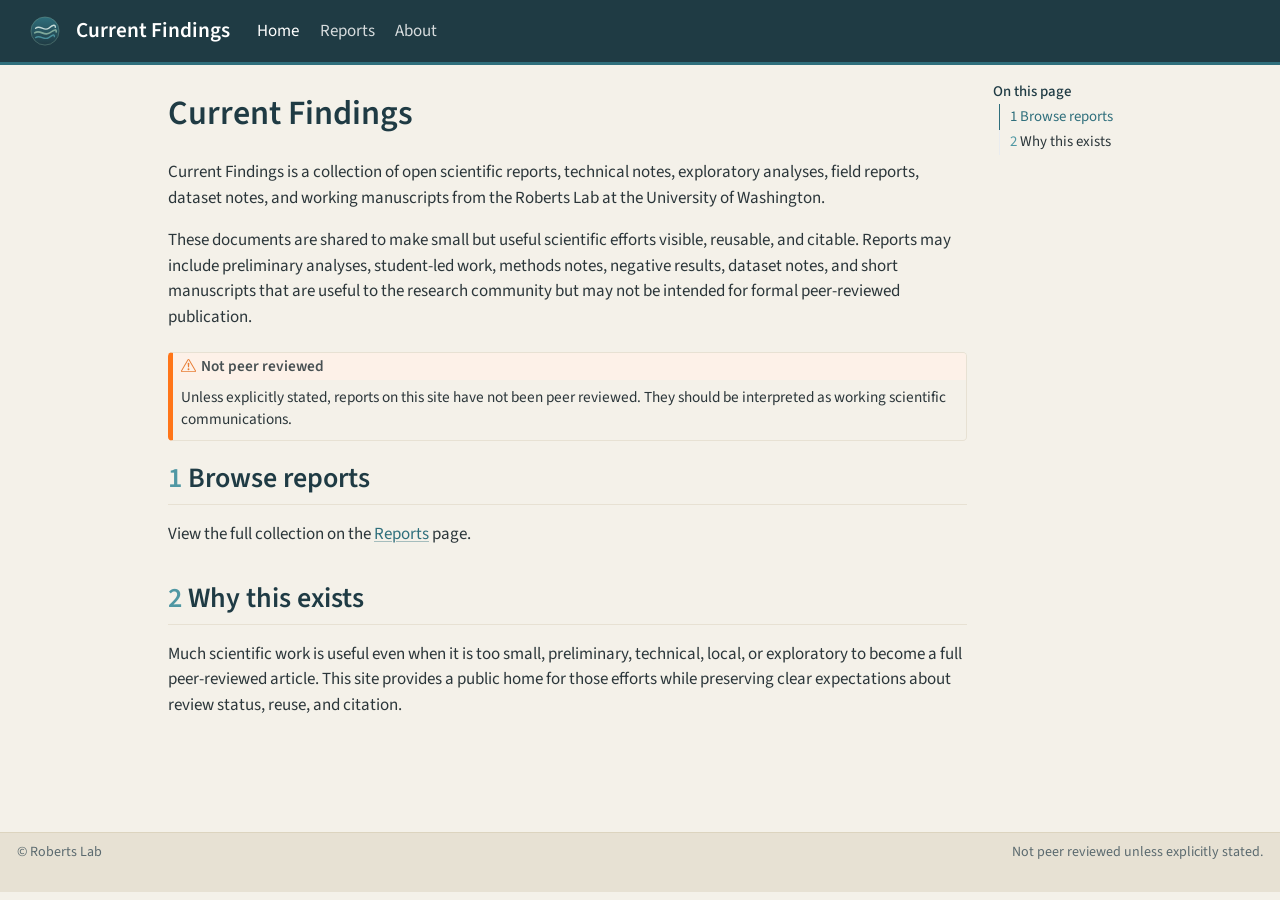
==== commit 65e38409: "Render Quarto site" ====
--- a/docs/index.html
+++ b/docs/index.html
@@ -2,13 +2,16 @@
 <html xmlns="http://www.w3.org/1999/xhtml" lang="en" xml:lang="en"><head>
 
 <meta charset="utf-8">
-<meta name="generator" content="quarto-1.6.40">
+<meta name="generator" content="quarto-1.9.38">
 
 <meta name="viewport" content="width=device-width, initial-scale=1.0, user-scalable=yes">
 
 
 <title>Current Findings</title>
 <style>
+/* Default styles provided by pandoc.
+** See https://pandoc.org/MANUAL.html#variables-for-html for config info.
+*/
 code{white-space: pre-wrap;}
 span.smallcaps{font-variant: small-caps;}
 div.columns{display: flex; gap: min(4vw, 1.5em);}
@@ -31,15 +34,16 @@
 <script src="site_libs/quarto-search/quarto-search.js"></script>
 <meta name="quarto:offset" content="./">
 <link href="./assets/logo.svg" rel="icon" type="image/svg+xml">
-<script src="site_libs/quarto-html/quarto.js"></script>
+<script src="site_libs/quarto-html/quarto.js" type="module"></script>
+<script src="site_libs/quarto-html/tabsets/tabsets.js" type="module"></script>
 <script src="site_libs/quarto-html/popper.min.js"></script>
 <script src="site_libs/quarto-html/tippy.umd.min.js"></script>
 <script src="site_libs/quarto-html/anchor.min.js"></script>
 <link href="site_libs/quarto-html/tippy.css" rel="stylesheet">
-<link href="site_libs/quarto-html/quarto-syntax-highlighting-549806ee2085284f45b00abea8c6df48.css" rel="stylesheet" id="quarto-text-highlighting-styles">
+<link href="site_libs/quarto-html/quarto-syntax-highlighting-15634bcf2e68342d4ad2dfa704d543f6.css" rel="stylesheet" id="quarto-text-highlighting-styles">
 <script src="site_libs/bootstrap/bootstrap.min.js"></script>
 <link href="site_libs/bootstrap/bootstrap-icons.css" rel="stylesheet">
-<link href="site_libs/bootstrap/bootstrap-7af0013c55bc89f24c80d2b634244bd9.min.css" rel="stylesheet" append-hash="true" id="quarto-bootstrap" data-mode="light">
+<link href="site_libs/bootstrap/bootstrap-f3a7e4420bdcbdb5f5332fa4f27636c7.min.css" rel="stylesheet" append-hash="true" id="quarto-bootstrap" data-mode="light">
 <script id="quarto-search-options" type="application/json">{
   "location": "navbar",
   "copy-button": false,
@@ -71,7 +75,7 @@
 
 </head>
 
-<body class="nav-fixed">
+<body class="nav-fixed quarto-light">
 
 <div id="quarto-search-results"></div>
   <header id="quarto-header" class="headroom fixed-top">
@@ -79,7 +83,8 @@
       <div class="navbar-container container-fluid">
       <div class="navbar-brand-container mx-auto">
     <a href="./index.html" class="navbar-brand navbar-brand-logo">
-    <img src="./assets/logo.svg" alt="Current Findings logo" class="navbar-logo">
+    <img src="./assets/logo.svg" alt="Current Findings logo" class="navbar-logo light-content">
+    <img src="./assets/logo.svg" alt="Current Findings logo" class="navbar-logo dark-content">
     </a>
     <a class="navbar-brand" href="./index.html">
     <span class="navbar-title">Current Findings</span>
@@ -161,7 +166,7 @@
 <i class="callout-icon"></i>
 </div>
 <div class="callout-title-container flex-fill">
-Not peer reviewed
+<span class="screen-reader-only">Warning</span>Not peer reviewed
 </div>
 </div>
 <div class="callout-body-container callout-body">
@@ -181,236 +186,243 @@
 
 </main> <!-- /main -->
 <script id="quarto-html-after-body" type="application/javascript">
-window.document.addEventListener("DOMContentLoaded", function (event) {
-  const toggleBodyColorMode = (bsSheetEl) => {
-    const mode = bsSheetEl.getAttribute("data-mode");
-    const bodyEl = window.document.querySelector("body");
-    if (mode === "dark") {
-      bodyEl.classList.add("quarto-dark");
-      bodyEl.classList.remove("quarto-light");
-    } else {
-      bodyEl.classList.add("quarto-light");
-      bodyEl.classList.remove("quarto-dark");
-    }
-  }
-  const toggleBodyColorPrimary = () => {
-    const bsSheetEl = window.document.querySelector("link#quarto-bootstrap");
-    if (bsSheetEl) {
-      toggleBodyColorMode(bsSheetEl);
-    }
-  }
-  toggleBodyColorPrimary();  
-  const icon = "";
-  const anchorJS = new window.AnchorJS();
-  anchorJS.options = {
-    placement: 'right',
-    icon: icon
-  };
-  anchorJS.add('.anchored');
-  const isCodeAnnotation = (el) => {
-    for (const clz of el.classList) {
-      if (clz.startsWith('code-annotation-')) {                     
-        return true;
-      }
-    }
-    return false;
-  }
-  const onCopySuccess = function(e) {
-    // button target
-    const button = e.trigger;
-    // don't keep focus
-    button.blur();
-    // flash "checked"
-    button.classList.add('code-copy-button-checked');
-    var currentTitle = button.getAttribute("title");
-    button.setAttribute("title", "Copied!");
-    let tooltip;
-    if (window.bootstrap) {
-      button.setAttribute("data-bs-toggle", "tooltip");
-      button.setAttribute("data-bs-placement", "left");
-      button.setAttribute("data-bs-title", "Copied!");
-      tooltip = new bootstrap.Tooltip(button, 
-        { trigger: "manual", 
-          customClass: "code-copy-button-tooltip",
-          offset: [0, -8]});
-      tooltip.show();    
-    }
-    setTimeout(function() {
-      if (tooltip) {
-        tooltip.hide();
-        button.removeAttribute("data-bs-title");
-        button.removeAttribute("data-bs-toggle");
-        button.removeAttribute("data-bs-placement");
-      }
-      button.setAttribute("title", currentTitle);
-      button.classList.remove('code-copy-button-checked');
-    }, 1000);
-    // clear code selection
-    e.clearSelection();
-  }
-  const getTextToCopy = function(trigger) {
-      const codeEl = trigger.previousElementSibling.cloneNode(true);
+  window.document.addEventListener("DOMContentLoaded", function (event) {
+    const icon = "";
+    const anchorJS = new window.AnchorJS();
+    anchorJS.options = {
+      placement: 'right',
+      icon: icon
+    };
+    anchorJS.add('.anchored');
+    const isCodeAnnotation = (el) => {
+      for (const clz of el.classList) {
+        if (clz.startsWith('code-annotation-')) {                     
+          return true;
+        }
+      }
+      return false;
+    }
+    const onCopySuccess = function(e) {
+      // button target
+      const button = e.trigger;
+      // don't keep focus
+      button.blur();
+      // flash "checked"
+      button.classList.add('code-copy-button-checked');
+      var currentTitle = button.getAttribute("title");
+      button.setAttribute("title", "Copied!");
+      let tooltip;
+      if (window.bootstrap) {
+        button.setAttribute("data-bs-toggle", "tooltip");
+        button.setAttribute("data-bs-placement", "left");
+        button.setAttribute("data-bs-title", "Copied!");
+        tooltip = new bootstrap.Tooltip(button, 
+          { trigger: "manual", 
+            customClass: "code-copy-button-tooltip",
+            offset: [0, -8]});
+        tooltip.show();    
+      }
+      setTimeout(function() {
+        if (tooltip) {
+          tooltip.hide();
+          button.removeAttribute("data-bs-title");
+          button.removeAttribute("data-bs-toggle");
+          button.removeAttribute("data-bs-placement");
+        }
+        button.setAttribute("title", currentTitle);
+        button.classList.remove('code-copy-button-checked');
+      }, 1000);
+      // clear code selection
+      e.clearSelection();
+    }
+    const getTextToCopy = function(trigger) {
+      const outerScaffold = trigger.parentElement.cloneNode(true);
+      const codeEl = outerScaffold.querySelector('code');
       for (const childEl of codeEl.children) {
         if (isCodeAnnotation(childEl)) {
           childEl.remove();
         }
       }
       return codeEl.innerText;
-  }
-  const clipboard = new window.ClipboardJS('.code-copy-button:not([data-in-quarto-modal])', {
-    text: getTextToCopy
-  });
-  clipboard.on('success', onCopySuccess);
-  if (window.document.getElementById('quarto-embedded-source-code-modal')) {
-    const clipboardModal = new window.ClipboardJS('.code-copy-button[data-in-quarto-modal]', {
-      text: getTextToCopy,
-      container: window.document.getElementById('quarto-embedded-source-code-modal')
+    }
+    const clipboard = new window.ClipboardJS('.code-copy-button:not([data-in-quarto-modal])', {
+      text: getTextToCopy
     });
-    clipboardModal.on('success', onCopySuccess);
-  }
-    var localhostRegex = new RegExp(/^(?:http|https):\/\/localhost\:?[0-9]*\//);
-    var mailtoRegex = new RegExp(/^mailto:/);
-      var filterRegex = new RegExp("https:\/\/robertslab\.github\.io\/current-findings\/");
-    var isInternal = (href) => {
-        return filterRegex.test(href) || localhostRegex.test(href) || mailtoRegex.test(href);
-    }
-    // Inspect non-navigation links and adorn them if external
- 	var links = window.document.querySelectorAll('a[href]:not(.nav-link):not(.navbar-brand):not(.toc-action):not(.sidebar-link):not(.sidebar-item-toggle):not(.pagination-link):not(.no-external):not([aria-hidden]):not(.dropdown-item):not(.quarto-navigation-tool):not(.about-link)');
-    for (var i=0; i<links.length; i++) {
-      const link = links[i];
-      if (!isInternal(link.href)) {
-        // undo the damage that might have been done by quarto-nav.js in the case of
-        // links that we want to consider external
-        if (link.dataset.originalHref !== undefined) {
-          link.href = link.dataset.originalHref;
-        }
-      }
-    }
-  function tippyHover(el, contentFn, onTriggerFn, onUntriggerFn) {
-    const config = {
-      allowHTML: true,
-      maxWidth: 500,
-      delay: 100,
-      arrow: false,
-      appendTo: function(el) {
-          return el.parentElement;
-      },
-      interactive: true,
-      interactiveBorder: 10,
-      theme: 'quarto',
-      placement: 'bottom-start',
-    };
-    if (contentFn) {
-      config.content = contentFn;
-    }
-    if (onTriggerFn) {
-      config.onTrigger = onTriggerFn;
-    }
-    if (onUntriggerFn) {
-      config.onUntrigger = onUntriggerFn;
-    }
-    window.tippy(el, config); 
-  }
-  const noterefs = window.document.querySelectorAll('a[role="doc-noteref"]');
-  for (var i=0; i<noterefs.length; i++) {
-    const ref = noterefs[i];
-    tippyHover(ref, function() {
-      // use id or data attribute instead here
-      let href = ref.getAttribute('data-footnote-href') || ref.getAttribute('href');
-      try { href = new URL(href).hash; } catch {}
-      const id = href.replace(/^#\/?/, "");
-      const note = window.document.getElementById(id);
-      if (note) {
-        return note.innerHTML;
+    clipboard.on('success', onCopySuccess);
+    if (window.document.getElementById('quarto-embedded-source-code-modal')) {
+      const clipboardModal = new window.ClipboardJS('.code-copy-button[data-in-quarto-modal]', {
+        text: getTextToCopy,
+        container: window.document.getElementById('quarto-embedded-source-code-modal')
+      });
+      clipboardModal.on('success', onCopySuccess);
+    }
+      var localhostRegex = new RegExp(/^(?:http|https):\/\/localhost\:?[0-9]*\//);
+      var mailtoRegex = new RegExp(/^mailto:/);
+        var filterRegex = new RegExp("https:\/\/robertslab\.github\.io\/current-findings\/");
+      var isInternal = (href) => {
+          return filterRegex.test(href) || localhostRegex.test(href) || mailtoRegex.test(href);
+      }
+      // Inspect non-navigation links and adorn them if external
+     var links = window.document.querySelectorAll('a[href]:not(.nav-link):not(.navbar-brand):not(.toc-action):not(.sidebar-link):not(.sidebar-item-toggle):not(.pagination-link):not(.no-external):not([aria-hidden]):not(.dropdown-item):not(.quarto-navigation-tool):not(.about-link)');
+      for (var i=0; i<links.length; i++) {
+        const link = links[i];
+        if (!isInternal(link.href)) {
+          // undo the damage that might have been done by quarto-nav.js in the case of
+          // links that we want to consider external
+          if (link.dataset.originalHref !== undefined) {
+            link.href = link.dataset.originalHref;
+          }
+        }
+      }
+    function tippyHover(el, contentFn, onTriggerFn, onUntriggerFn) {
+      const config = {
+        allowHTML: true,
+        maxWidth: 500,
+        delay: 100,
+        arrow: false,
+        appendTo: function(el) {
+            return el.parentElement;
+        },
+        interactive: true,
+        interactiveBorder: 10,
+        theme: 'quarto',
+        placement: 'bottom-start',
+      };
+      if (contentFn) {
+        config.content = contentFn;
+      }
+      if (onTriggerFn) {
+        config.onTrigger = onTriggerFn;
+      }
+      if (onUntriggerFn) {
+        config.onUntrigger = onUntriggerFn;
+      }
+      window.tippy(el, config); 
+    }
+    const noterefs = window.document.querySelectorAll('a[role="doc-noteref"]');
+    for (var i=0; i<noterefs.length; i++) {
+      const ref = noterefs[i];
+      tippyHover(ref, function() {
+        // use id or data attribute instead here
+        let href = ref.getAttribute('data-footnote-href') || ref.getAttribute('href');
+        try { href = new URL(href).hash; } catch {}
+        const id = href.replace(/^#\/?/, "");
+        const note = window.document.getElementById(id);
+        if (note) {
+          return note.innerHTML;
+        } else {
+          return "";
+        }
+      });
+    }
+    const xrefs = window.document.querySelectorAll('a.quarto-xref');
+    const processXRef = (id, note) => {
+      // Strip column container classes
+      const stripColumnClz = (el) => {
+        el.classList.remove("page-full", "page-columns");
+        if (el.children) {
+          for (const child of el.children) {
+            stripColumnClz(child);
+          }
+        }
+      }
+      stripColumnClz(note)
+      if (id === null || id.startsWith('sec-')) {
+        // Special case sections, only their first couple elements
+        const container = document.createElement("div");
+        if (note.children && note.children.length > 2) {
+          container.appendChild(note.children[0].cloneNode(true));
+          for (let i = 1; i < note.children.length; i++) {
+            const child = note.children[i];
+            if (child.tagName === "P" && child.innerText === "") {
+              continue;
+            } else {
+              container.appendChild(child.cloneNode(true));
+              break;
+            }
+          }
+          if (window.Quarto?.typesetMath) {
+            window.Quarto.typesetMath(container);
+          }
+          return container.innerHTML
+        } else {
+          if (window.Quarto?.typesetMath) {
+            window.Quarto.typesetMath(note);
+          }
+          return note.innerHTML;
+        }
       } else {
-        return "";
-      }
-    });
-  }
-  const xrefs = window.document.querySelectorAll('a.quarto-xref');
-  const processXRef = (id, note) => {
-    // Strip column container classes
-    const stripColumnClz = (el) => {
-      el.classList.remove("page-full", "page-columns");
-      if (el.children) {
-        for (const child of el.children) {
-          stripColumnClz(child);
-        }
-      }
-    }
-    stripColumnClz(note)
-    if (id === null || id.startsWith('sec-')) {
-      // Special case sections, only their first couple elements
-      const container = document.createElement("div");
-      if (note.children && note.children.length > 2) {
-        container.appendChild(note.children[0].cloneNode(true));
-        for (let i = 1; i < note.children.length; i++) {
-          const child = note.children[i];
-          if (child.tagName === "P" && child.innerText === "") {
-            continue;
-          } else {
-            container.appendChild(child.cloneNode(true));
-            break;
-          }
-        }
-        if (window.Quarto?.typesetMath) {
-          window.Quarto.typesetMath(container);
-        }
-        return container.innerHTML
-      } else {
+        // Remove any anchor links if they are present
+        const anchorLink = note.querySelector('a.anchorjs-link');
+        if (anchorLink) {
+          anchorLink.remove();
+        }
         if (window.Quarto?.typesetMath) {
           window.Quarto.typesetMath(note);
         }
-        return note.innerHTML;
-      }
-    } else {
-      // Remove any anchor links if they are present
-      const anchorLink = note.querySelector('a.anchorjs-link');
-      if (anchorLink) {
-        anchorLink.remove();
-      }
-      if (window.Quarto?.typesetMath) {
-        window.Quarto.typesetMath(note);
-      }
-      if (note.classList.contains("callout")) {
-        return note.outerHTML;
-      } else {
-        return note.innerHTML;
-      }
-    }
-  }
-  for (var i=0; i<xrefs.length; i++) {
-    const xref = xrefs[i];
-    tippyHover(xref, undefined, function(instance) {
-      instance.disable();
-      let url = xref.getAttribute('href');
-      let hash = undefined; 
-      if (url.startsWith('#')) {
-        hash = url;
-      } else {
-        try { hash = new URL(url).hash; } catch {}
-      }
-      if (hash) {
-        const id = hash.replace(/^#\/?/, "");
-        const note = window.document.getElementById(id);
-        if (note !== null) {
-          try {
-            const html = processXRef(id, note.cloneNode(true));
-            instance.setContent(html);
-          } finally {
-            instance.enable();
-            instance.show();
-          }
+        if (note.classList.contains("callout")) {
+          return note.outerHTML;
         } else {
-          // See if we can fetch this
-          fetch(url.split('#')[0])
+          return note.innerHTML;
+        }
+      }
+    }
+    for (var i=0; i<xrefs.length; i++) {
+      const xref = xrefs[i];
+      tippyHover(xref, undefined, function(instance) {
+        instance.disable();
+        let url = xref.getAttribute('href');
+        let hash = undefined; 
+        if (url.startsWith('#')) {
+          hash = url;
+        } else {
+          try { hash = new URL(url).hash; } catch {}
+        }
+        if (hash) {
+          const id = hash.replace(/^#\/?/, "");
+          const note = window.document.getElementById(id);
+          if (note !== null) {
+            try {
+              const html = processXRef(id, note.cloneNode(true));
+              instance.setContent(html);
+            } finally {
+              instance.enable();
+              instance.show();
+            }
+          } else {
+            // See if we can fetch this
+            fetch(url.split('#')[0])
+            .then(res => res.text())
+            .then(html => {
+              const parser = new DOMParser();
+              const htmlDoc = parser.parseFromString(html, "text/html");
+              const note = htmlDoc.getElementById(id);
+              if (note !== null) {
+                const html = processXRef(id, note);
+                instance.setContent(html);
+              } 
+            }).finally(() => {
+              instance.enable();
+              instance.show();
+            });
+          }
+        } else {
+          // See if we can fetch a full url (with no hash to target)
+          // This is a special case and we should probably do some content thinning / targeting
+          fetch(url)
           .then(res => res.text())
           .then(html => {
             const parser = new DOMParser();
             const htmlDoc = parser.parseFromString(html, "text/html");
-            const note = htmlDoc.getElementById(id);
+            const note = htmlDoc.querySelector('main.content');
             if (note !== null) {
-              const html = processXRef(id, note);
+              // This should only happen for chapter cross references
+              // (since there is no id in the URL)
+              // remove the first header
+              if (note.children.length > 0 && note.children[0].tagName === "HEADER") {
+                note.children[0].remove();
+              }
+              const html = processXRef(null, note);
               instance.setContent(html);
             } 
           }).finally(() => {
@@ -418,185 +430,161 @@
             instance.show();
           });
         }
+      }, function(instance) {
+      });
+    }
+        let selectedAnnoteEl;
+        const selectorForAnnotation = ( cell, annotation) => {
+          let cellAttr = 'data-code-cell="' + cell + '"';
+          let lineAttr = 'data-code-annotation="' +  annotation + '"';
+          const selector = 'span[' + cellAttr + '][' + lineAttr + ']';
+          return selector;
+        }
+        const selectCodeLines = (annoteEl) => {
+          const doc = window.document;
+          const targetCell = annoteEl.getAttribute("data-target-cell");
+          const targetAnnotation = annoteEl.getAttribute("data-target-annotation");
+          const annoteSpan = window.document.querySelector(selectorForAnnotation(targetCell, targetAnnotation));
+          const lines = annoteSpan.getAttribute("data-code-lines").split(",");
+          const lineIds = lines.map((line) => {
+            return targetCell + "-" + line;
+          })
+          let top = null;
+          let height = null;
+          let parent = null;
+          if (lineIds.length > 0) {
+              //compute the position of the single el (top and bottom and make a div)
+              const el = window.document.getElementById(lineIds[0]);
+              top = el.offsetTop;
+              height = el.offsetHeight;
+              parent = el.parentElement.parentElement;
+            if (lineIds.length > 1) {
+              const lastEl = window.document.getElementById(lineIds[lineIds.length - 1]);
+              const bottom = lastEl.offsetTop + lastEl.offsetHeight;
+              height = bottom - top;
+            }
+            if (top !== null && height !== null && parent !== null) {
+              // cook up a div (if necessary) and position it 
+              let div = window.document.getElementById("code-annotation-line-highlight");
+              if (div === null) {
+                div = window.document.createElement("div");
+                div.setAttribute("id", "code-annotation-line-highlight");
+                div.style.position = 'absolute';
+                parent.appendChild(div);
+              }
+              div.style.top = top - 2 + "px";
+              div.style.height = height + 4 + "px";
+              div.style.left = 0;
+              let gutterDiv = window.document.getElementById("code-annotation-line-highlight-gutter");
+              if (gutterDiv === null) {
+                gutterDiv = window.document.createElement("div");
+                gutterDiv.setAttribute("id", "code-annotation-line-highlight-gutter");
+                gutterDiv.style.position = 'absolute';
+                const codeCell = window.document.getElementById(targetCell);
+                const gutter = codeCell.querySelector('.code-annotation-gutter');
+                gutter.appendChild(gutterDiv);
+              }
+              gutterDiv.style.top = top - 2 + "px";
+              gutterDiv.style.height = height + 4 + "px";
+            }
+            selectedAnnoteEl = annoteEl;
+          }
+        };
+        const unselectCodeLines = () => {
+          const elementsIds = ["code-annotation-line-highlight", "code-annotation-line-highlight-gutter"];
+          elementsIds.forEach((elId) => {
+            const div = window.document.getElementById(elId);
+            if (div) {
+              div.remove();
+            }
+          });
+          selectedAnnoteEl = undefined;
+        };
+          // Handle positioning of the toggle
+      window.addEventListener(
+        "resize",
+        throttle(() => {
+          elRect = undefined;
+          if (selectedAnnoteEl) {
+            selectCodeLines(selectedAnnoteEl);
+          }
+        }, 10)
+      );
+      function throttle(fn, ms) {
+      let throttle = false;
+      let timer;
+        return (...args) => {
+          if(!throttle) { // first call gets through
+              fn.apply(this, args);
+              throttle = true;
+          } else { // all the others get throttled
+              if(timer) clearTimeout(timer); // cancel #2
+              timer = setTimeout(() => {
+                fn.apply(this, args);
+                timer = throttle = false;
+              }, ms);
+          }
+        };
+      }
+        // Attach click handler to the DT
+        const annoteDls = window.document.querySelectorAll('dt[data-target-cell]');
+        for (const annoteDlNode of annoteDls) {
+          annoteDlNode.addEventListener('click', (event) => {
+            const clickedEl = event.target;
+            if (clickedEl !== selectedAnnoteEl) {
+              unselectCodeLines();
+              const activeEl = window.document.querySelector('dt[data-target-cell].code-annotation-active');
+              if (activeEl) {
+                activeEl.classList.remove('code-annotation-active');
+              }
+              selectCodeLines(clickedEl);
+              clickedEl.classList.add('code-annotation-active');
+            } else {
+              // Unselect the line
+              unselectCodeLines();
+              clickedEl.classList.remove('code-annotation-active');
+            }
+          });
+        }
+    const findCites = (el) => {
+      const parentEl = el.parentElement;
+      if (parentEl) {
+        const cites = parentEl.dataset.cites;
+        if (cites) {
+          return {
+            el,
+            cites: cites.split(' ')
+          };
+        } else {
+          return findCites(el.parentElement)
+        }
       } else {
-        // See if we can fetch a full url (with no hash to target)
-        // This is a special case and we should probably do some content thinning / targeting
-        fetch(url)
-        .then(res => res.text())
-        .then(html => {
-          const parser = new DOMParser();
-          const htmlDoc = parser.parseFromString(html, "text/html");
-          const note = htmlDoc.querySelector('main.content');
-          if (note !== null) {
-            // This should only happen for chapter cross references
-            // (since there is no id in the URL)
-            // remove the first header
-            if (note.children.length > 0 && note.children[0].tagName === "HEADER") {
-              note.children[0].remove();
+        return undefined;
+      }
+    };
+    var bibliorefs = window.document.querySelectorAll('a[role="doc-biblioref"]');
+    for (var i=0; i<bibliorefs.length; i++) {
+      const ref = bibliorefs[i];
+      const citeInfo = findCites(ref);
+      if (citeInfo) {
+        tippyHover(citeInfo.el, function() {
+          var popup = window.document.createElement('div');
+          citeInfo.cites.forEach(function(cite) {
+            var citeDiv = window.document.createElement('div');
+            citeDiv.classList.add('hanging-indent');
+            citeDiv.classList.add('csl-entry');
+            var biblioDiv = window.document.getElementById('ref-' + cite);
+            if (biblioDiv) {
+              citeDiv.innerHTML = biblioDiv.innerHTML;
             }
-            const html = processXRef(null, note);
-            instance.setContent(html);
-          } 
-        }).finally(() => {
-          instance.enable();
-          instance.show();
+            popup.appendChild(citeDiv);
+          });
+          return popup.innerHTML;
         });
       }
-    }, function(instance) {
-    });
-  }
-      let selectedAnnoteEl;
-      const selectorForAnnotation = ( cell, annotation) => {
-        let cellAttr = 'data-code-cell="' + cell + '"';
-        let lineAttr = 'data-code-annotation="' +  annotation + '"';
-        const selector = 'span[' + cellAttr + '][' + lineAttr + ']';
-        return selector;
-      }
-      const selectCodeLines = (annoteEl) => {
-        const doc = window.document;
-        const targetCell = annoteEl.getAttribute("data-target-cell");
-        const targetAnnotation = annoteEl.getAttribute("data-target-annotation");
-        const annoteSpan = window.document.querySelector(selectorForAnnotation(targetCell, targetAnnotation));
-        const lines = annoteSpan.getAttribute("data-code-lines").split(",");
-        const lineIds = lines.map((line) => {
-          return targetCell + "-" + line;
-        })
-        let top = null;
-        let height = null;
-        let parent = null;
-        if (lineIds.length > 0) {
-            //compute the position of the single el (top and bottom and make a div)
-            const el = window.document.getElementById(lineIds[0]);
-            top = el.offsetTop;
-            height = el.offsetHeight;
-            parent = el.parentElement.parentElement;
-          if (lineIds.length > 1) {
-            const lastEl = window.document.getElementById(lineIds[lineIds.length - 1]);
-            const bottom = lastEl.offsetTop + lastEl.offsetHeight;
-            height = bottom - top;
-          }
-          if (top !== null && height !== null && parent !== null) {
-            // cook up a div (if necessary) and position it 
-            let div = window.document.getElementById("code-annotation-line-highlight");
-            if (div === null) {
-              div = window.document.createElement("div");
-              div.setAttribute("id", "code-annotation-line-highlight");
-              div.style.position = 'absolute';
-              parent.appendChild(div);
-            }
-            div.style.top = top - 2 + "px";
-            div.style.height = height + 4 + "px";
-            div.style.left = 0;
-            let gutterDiv = window.document.getElementById("code-annotation-line-highlight-gutter");
-            if (gutterDiv === null) {
-              gutterDiv = window.document.createElement("div");
-              gutterDiv.setAttribute("id", "code-annotation-line-highlight-gutter");
-              gutterDiv.style.position = 'absolute';
-              const codeCell = window.document.getElementById(targetCell);
-              const gutter = codeCell.querySelector('.code-annotation-gutter');
-              gutter.appendChild(gutterDiv);
-            }
-            gutterDiv.style.top = top - 2 + "px";
-            gutterDiv.style.height = height + 4 + "px";
-          }
-          selectedAnnoteEl = annoteEl;
-        }
-      };
-      const unselectCodeLines = () => {
-        const elementsIds = ["code-annotation-line-highlight", "code-annotation-line-highlight-gutter"];
-        elementsIds.forEach((elId) => {
-          const div = window.document.getElementById(elId);
-          if (div) {
-            div.remove();
-          }
-        });
-        selectedAnnoteEl = undefined;
-      };
-        // Handle positioning of the toggle
-    window.addEventListener(
-      "resize",
-      throttle(() => {
-        elRect = undefined;
-        if (selectedAnnoteEl) {
-          selectCodeLines(selectedAnnoteEl);
-        }
-      }, 10)
-    );
-    function throttle(fn, ms) {
-    let throttle = false;
-    let timer;
-      return (...args) => {
-        if(!throttle) { // first call gets through
-            fn.apply(this, args);
-            throttle = true;
-        } else { // all the others get throttled
-            if(timer) clearTimeout(timer); // cancel #2
-            timer = setTimeout(() => {
-              fn.apply(this, args);
-              timer = throttle = false;
-            }, ms);
-        }
-      };
-    }
-      // Attach click handler to the DT
-      const annoteDls = window.document.querySelectorAll('dt[data-target-cell]');
-      for (const annoteDlNode of annoteDls) {
-        annoteDlNode.addEventListener('click', (event) => {
-          const clickedEl = event.target;
-          if (clickedEl !== selectedAnnoteEl) {
-            unselectCodeLines();
-            const activeEl = window.document.querySelector('dt[data-target-cell].code-annotation-active');
-            if (activeEl) {
-              activeEl.classList.remove('code-annotation-active');
-            }
-            selectCodeLines(clickedEl);
-            clickedEl.classList.add('code-annotation-active');
-          } else {
-            // Unselect the line
-            unselectCodeLines();
-            clickedEl.classList.remove('code-annotation-active');
-          }
-        });
-      }
-  const findCites = (el) => {
-    const parentEl = el.parentElement;
-    if (parentEl) {
-      const cites = parentEl.dataset.cites;
-      if (cites) {
-        return {
-          el,
-          cites: cites.split(' ')
-        };
-      } else {
-        return findCites(el.parentElement)
-      }
-    } else {
-      return undefined;
-    }
-  };
-  var bibliorefs = window.document.querySelectorAll('a[role="doc-biblioref"]');
-  for (var i=0; i<bibliorefs.length; i++) {
-    const ref = bibliorefs[i];
-    const citeInfo = findCites(ref);
-    if (citeInfo) {
-      tippyHover(citeInfo.el, function() {
-        var popup = window.document.createElement('div');
-        citeInfo.cites.forEach(function(cite) {
-          var citeDiv = window.document.createElement('div');
-          citeDiv.classList.add('hanging-indent');
-          citeDiv.classList.add('csl-entry');
-          var biblioDiv = window.document.getElementById('ref-' + cite);
-          if (biblioDiv) {
-            citeDiv.innerHTML = biblioDiv.innerHTML;
-          }
-          popup.appendChild(citeDiv);
-        });
-        return popup.innerHTML;
-      });
-    }
-  }
-});
-</script>
+    }
+  });
+  </script>
 </div> <!-- /content -->
 <footer class="footer">
   <div class="nav-footer">
